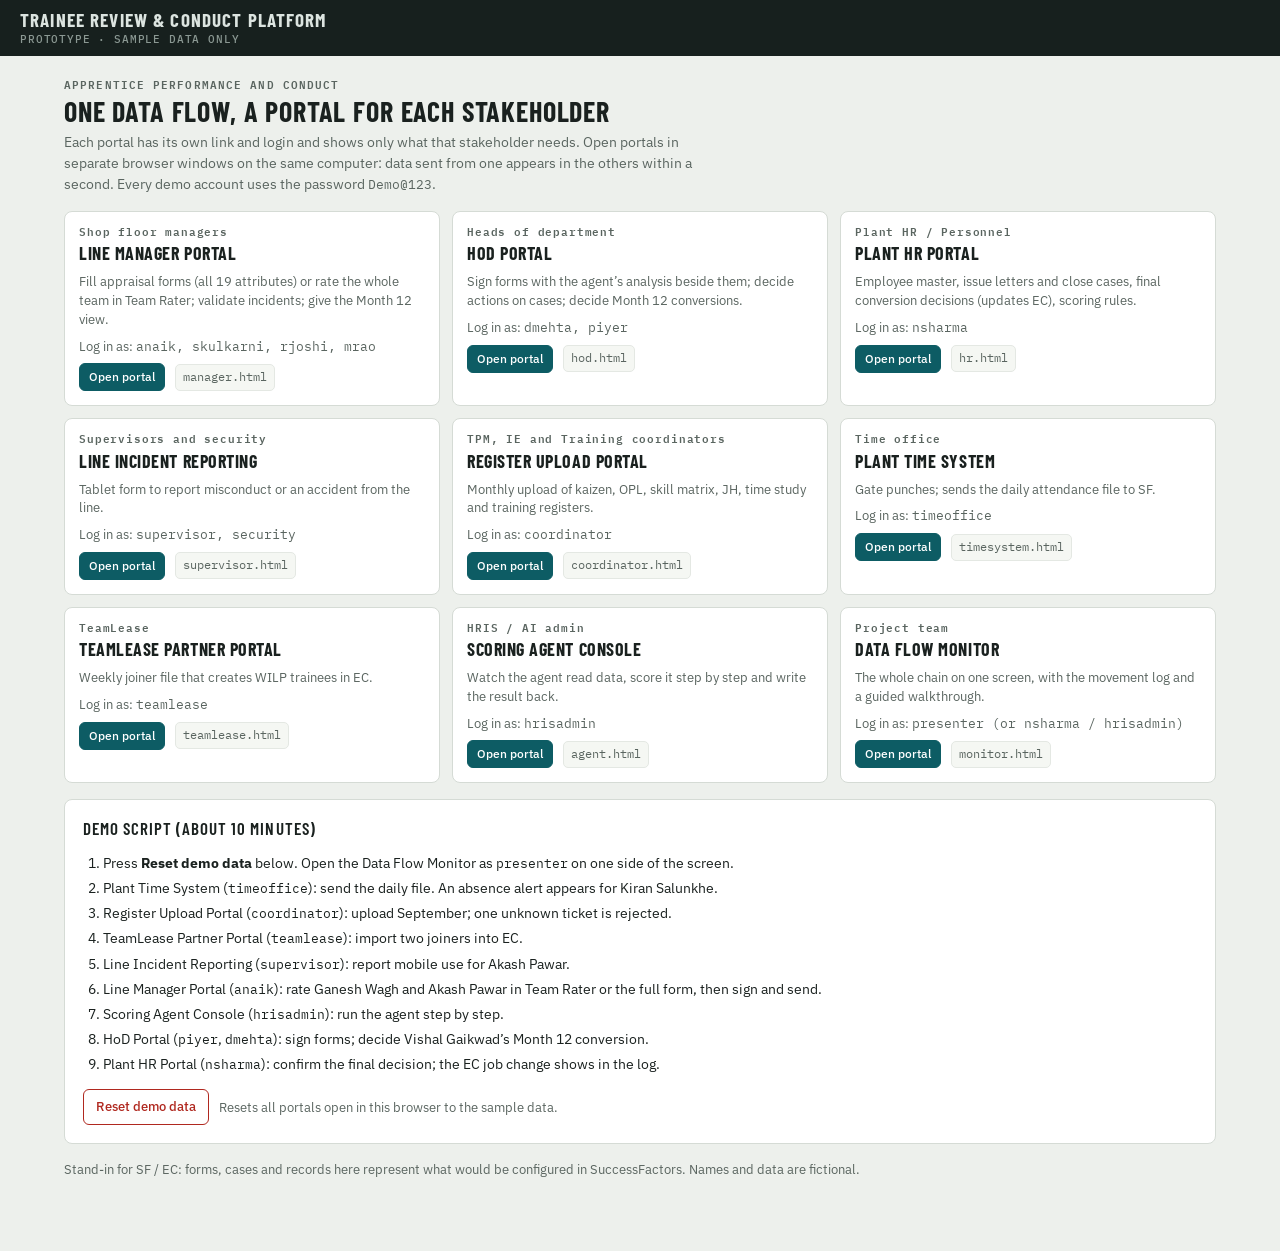
==== index.html @ 5ae1bbcb "Trainee review & conduct platform prototype: stakeholder portals Co-Authored-By: Claude Opus 5.5 <no" ====
<!doctype html>
<html lang="en"><head><meta charset="utf-8"><meta name="viewport" content="width=device-width,initial-scale=1,viewport-fit=cover">
<title>Trainee Review & Conduct Platform</title>
<link rel="preconnect" href="https://fonts.googleapis.com"><link rel="preconnect" href="https://fonts.gstatic.com" crossorigin>
<link rel="stylesheet" href="https://fonts.googleapis.com/css2?family=Barlow+Condensed:wght@500;600;700&family=IBM+Plex+Mono:wght@400;500&family=IBM+Plex+Sans:wght@400;500;600&display=swap">
<link rel="stylesheet" href="assets/core.css"></head>
<body><header class="top"><div class="brand">Trainee Review &amp; Conduct Platform<small>Prototype · sample data only</small></div></header>
<main class="wrap" style="max-width:1200px;margin-inline:auto">
 <div class="head"><div><div class="eyebrow">Apprentice performance and conduct</div><h1>One data flow, a portal for each stakeholder</h1>
 <p>Each portal has its own link and login and shows only what that stakeholder needs. Open portals in separate browser windows on the same computer: data sent from one appears in the others within a second. Every demo account uses the password <span class="mono">Demo@123</span>.</p></div></div>
 <div class="launch"><div class="lcard"><span class="tg">Shop floor managers</span><b>Line Manager Portal</b><span class="sub">Fill appraisal forms (all 19 attributes) or rate the whole team in Team Rater; validate incidents; give the Month 12 view.</span><span class="sub">Log in as: <span class="mono">anaik, skulkarni, rjoshi, mrao</span></span><div class="row"><a class="btn pri sm" href="manager.html" target="_blank" rel="noopener">Open portal</a><span class="lnk">manager.html</span></div></div><div class="lcard"><span class="tg">Heads of department</span><b>HoD Portal</b><span class="sub">Sign forms with the agent’s analysis beside them; decide actions on cases; decide Month 12 conversions.</span><span class="sub">Log in as: <span class="mono">dmehta, piyer</span></span><div class="row"><a class="btn pri sm" href="hod.html" target="_blank" rel="noopener">Open portal</a><span class="lnk">hod.html</span></div></div><div class="lcard"><span class="tg">Plant HR / Personnel</span><b>Plant HR Portal</b><span class="sub">Employee master, issue letters and close cases, final conversion decisions (updates EC), scoring rules.</span><span class="sub">Log in as: <span class="mono">nsharma</span></span><div class="row"><a class="btn pri sm" href="hr.html" target="_blank" rel="noopener">Open portal</a><span class="lnk">hr.html</span></div></div><div class="lcard"><span class="tg">Supervisors and security</span><b>Line Incident Reporting</b><span class="sub">Tablet form to report misconduct or an accident from the line.</span><span class="sub">Log in as: <span class="mono">supervisor, security</span></span><div class="row"><a class="btn pri sm" href="supervisor.html" target="_blank" rel="noopener">Open portal</a><span class="lnk">supervisor.html</span></div></div><div class="lcard"><span class="tg">TPM, IE and Training coordinators</span><b>Register Upload Portal</b><span class="sub">Monthly upload of kaizen, OPL, skill matrix, JH, time study and training registers.</span><span class="sub">Log in as: <span class="mono">coordinator</span></span><div class="row"><a class="btn pri sm" href="coordinator.html" target="_blank" rel="noopener">Open portal</a><span class="lnk">coordinator.html</span></div></div><div class="lcard"><span class="tg">Time office</span><b>Plant Time System</b><span class="sub">Gate punches; sends the daily attendance file to SF.</span><span class="sub">Log in as: <span class="mono">timeoffice</span></span><div class="row"><a class="btn pri sm" href="timesystem.html" target="_blank" rel="noopener">Open portal</a><span class="lnk">timesystem.html</span></div></div><div class="lcard"><span class="tg">TeamLease</span><b>TeamLease Partner Portal</b><span class="sub">Weekly joiner file that creates WILP trainees in EC.</span><span class="sub">Log in as: <span class="mono">teamlease</span></span><div class="row"><a class="btn pri sm" href="teamlease.html" target="_blank" rel="noopener">Open portal</a><span class="lnk">teamlease.html</span></div></div><div class="lcard"><span class="tg">HRIS / AI admin</span><b>Scoring Agent Console</b><span class="sub">Watch the agent read data, score it step by step and write the result back.</span><span class="sub">Log in as: <span class="mono">hrisadmin</span></span><div class="row"><a class="btn pri sm" href="agent.html" target="_blank" rel="noopener">Open portal</a><span class="lnk">agent.html</span></div></div><div class="lcard"><span class="tg">Project team</span><b>Data Flow Monitor</b><span class="sub">The whole chain on one screen, with the movement log and a guided walkthrough.</span><span class="sub">Log in as: <span class="mono">presenter (or nsharma / hrisadmin)</span></span><div class="row"><a class="btn pri sm" href="monitor.html" target="_blank" rel="noopener">Open portal</a><span class="lnk">monitor.html</span></div></div></div>
 <section class="card" style="margin-top:16px"><h2>Demo script (about 10 minutes)</h2>
 <ol style="margin:0;padding-left:20px;line-height:1.8">
  <li>Press <b>Reset demo data</b> below. Open the Data Flow Monitor as <span class="mono">presenter</span> on one side of the screen.</li>
  <li>Plant Time System (<span class="mono">timeoffice</span>): send the daily file. An absence alert appears for Kiran Salunkhe.</li>
  <li>Register Upload Portal (<span class="mono">coordinator</span>): upload September; one unknown ticket is rejected.</li>
  <li>TeamLease Partner Portal (<span class="mono">teamlease</span>): import two joiners into EC.</li>
  <li>Line Incident Reporting (<span class="mono">supervisor</span>): report mobile use for Akash Pawar.</li>
  <li>Line Manager Portal (<span class="mono">anaik</span>): rate Ganesh Wagh and Akash Pawar in Team Rater or the full form, then sign and send.</li>
  <li>Scoring Agent Console (<span class="mono">hrisadmin</span>): run the agent step by step.</li>
  <li>HoD Portal (<span class="mono">piyer</span>, <span class="mono">dmehta</span>): sign forms; decide Vishal Gaikwad’s Month 12 conversion.</li>
  <li>Plant HR Portal (<span class="mono">nsharma</span>): confirm the final decision; the EC job change shows in the log.</li>
 </ol>
 <div class="row" style="margin-top:12px"><button class="btn danger" id="reset" type="button">Reset demo data</button><span class="sub" id="reset-msg">Resets all portals open in this browser to the sample data.</span></div></section>
 <p class="sub" style="margin-top:16px">Stand-in for SF / EC: forms, cases and records here represent what would be configured in SuccessFactors. Names and data are fictional.</p>
</main><div id="toast-root"></div><div id="top" hidden></div><div id="app" hidden></div><div id="drawer-root" hidden></div>
<script src="assets/core.js"></script>
<script>
function curSim(){ return 'index'; }
function renderTop(){} function render(){}
initStore();
document.getElementById('reset').addEventListener('click', ()=>{ S = seed(); initAssess(true); seedLog(); persist(); document.getElementById('reset-msg').textContent = 'Demo data reset. Open portals refresh automatically.'; });
</script></body></html>
---- assets/core.css ----
*,*::before,*::after{box-sizing:border-box}
body{margin:0}
img{max-width:100%}
[hidden]{display:none!important}
a.btn{text-decoration:none;color:inherit}
a.btn.pri{color:var(--accent-ink)}

/* Layout: one top bar switching between four "systems" (Flow map, Capture points, SF/EC stand-in, Agent).
   Each system has its own sub-navigation so it reads as a separate tool. Plant-signage type, steel neutrals, deep-teal accent.
   The SF/EC stand-in uses a cooler blue-grey chrome so it is visibly a different system. */
:root{
  --bg:#EDF0EC; --surface:#FFFFFF; --surface-2:#F5F7F3; --ink:#1A211F; --muted:#5A6560; --line:#D5DBD5; --line-2:#E4E8E3;
  --accent:#0D5C64; --accent-ink:#FFFFFF; --accent-soft:#DCEAE8;
  --good:#2C7A4B; --good-soft:#DDEFE3; --warn:#A86200; --warn-soft:#FAEACC; --bad:#B0281F; --bad-soft:#F6DDD9; --info:#2D5A86; --info-soft:#DDE7F2;
  --top:#17201E; --top-ink:#DCE4E0; --top-muted:#8B9893; --top-active:#2A3734;
  --sf:#22364A; --sf-ink:#E3EBF3; --sf-muted:#9DB0C2; --sf-active:#2F4860; --sf-bg:#EEF2F6;
  --f-display:'Barlow Condensed','Arial Narrow',Arial,sans-serif;
  --f-body:'IBM Plex Sans',system-ui,-apple-system,'Segoe UI',sans-serif;
  --f-mono:'IBM Plex Mono',ui-monospace,Menlo,Consolas,monospace;
  --r:8px;
}
@media (prefers-color-scheme: dark){:root:not([data-theme="light"]){
  --bg:#111614; --surface:#19201E; --surface-2:#1F2724; --ink:#E4EAE6; --muted:#98A49E; --line:#2D3733; --line-2:#252E2B;
  --accent:#55B5BA; --accent-ink:#06201F; --accent-soft:#163A3B;
  --good:#6BC48E; --good-soft:#183424; --warn:#E3A94B; --warn-soft:#3A2B11; --bad:#F08A7F; --bad-soft:#3E1C18; --info:#8DB5DE; --info-soft:#1A2B3C;
  --top:#0C110F; --top-ink:#DCE4E0; --top-muted:#7F8C87; --top-active:#22302C;
  --sf:#13202C; --sf-ink:#DCE6EF; --sf-muted:#8DA1B4; --sf-active:#203448; --sf-bg:#121A21; color-scheme:dark}}
:root[data-theme="dark"]{
  --bg:#111614; --surface:#19201E; --surface-2:#1F2724; --ink:#E4EAE6; --muted:#98A49E; --line:#2D3733; --line-2:#252E2B;
  --accent:#55B5BA; --accent-ink:#06201F; --accent-soft:#163A3B;
  --good:#6BC48E; --good-soft:#183424; --warn:#E3A94B; --warn-soft:#3A2B11; --bad:#F08A7F; --bad-soft:#3E1C18; --info:#8DB5DE; --info-soft:#1A2B3C;
  --top:#0C110F; --top-ink:#DCE4E0; --top-muted:#7F8C87; --top-active:#22302C;
  --sf:#13202C; --sf-ink:#DCE6EF; --sf-muted:#8DA1B4; --sf-active:#203448; --sf-bg:#121A21; color-scheme:dark}
html,body{height:100%}
body{background:var(--bg);color:var(--ink);font:14px/1.5 var(--f-body)}
*{box-sizing:border-box}
button,input,select,textarea{font:inherit;color:inherit}
:focus-visible{outline:2px solid var(--accent);outline-offset:2px}
/* top bar */
.top{background:var(--top);color:var(--top-ink);display:flex;align-items:center;gap:18px;padding-block:10px;padding-inline:20px;flex-wrap:wrap;position:sticky;top:env(safe-area-inset-top,0px);z-index:10}
.top .brand{font:700 19px/1 var(--f-display);letter-spacing:.06em;text-transform:uppercase}
.top .brand small{display:block;font:500 10.5px/1.2 var(--f-mono);letter-spacing:.08em;color:var(--top-muted);margin-top:4px}
.systabs{display:flex;gap:4px;flex-wrap:wrap}
.systabs button{all:unset;cursor:pointer;padding:8px 12px;border-radius:6px;font-size:13.5px;color:var(--top-ink);display:flex;gap:8px;align-items:center}
.systabs button:hover{background:var(--top-active)}
.systabs button[aria-current="page"]{background:var(--top-active);box-shadow:inset 0 -3px 0 var(--accent)}
.systabs button:focus-visible{outline:2px solid var(--accent)}
.systabs .k{font:600 10px/1 var(--f-mono);letter-spacing:.06em;color:var(--top-muted);border:1px solid #3b4945;border-radius:4px;padding:3px 5px}
.top .spacer{flex:1}
.top .clock{font:500 12px/1 var(--f-mono);color:var(--top-muted)}
.top .linkbtn{all:unset;cursor:pointer;font-size:12px;color:var(--top-muted);text-decoration:underline}
.simsel{background:var(--top-active);border:1px solid #3b4945;border-radius:6px;padding:6px 8px;color:var(--top-ink)}
.lastmove{font:500 11.5px/1.35 var(--f-mono);color:var(--top-muted);max-width:46ch;overflow:hidden;text-overflow:ellipsis;white-space:nowrap}
.lastmove b{color:var(--top-ink);font-weight:500}
.sync{font:600 10.5px/1 var(--f-mono);letter-spacing:.06em;padding:5px 8px;border-radius:999px;white-space:nowrap}
.sync.db{background:#1f4d37;color:#bfecd2} .sync.local{background:#4d3a12;color:#f3d79b} .sync.wait{background:#2f3c38;color:#c9d3cf}
.launch{display:grid;grid-template-columns:repeat(3,minmax(0,1fr));gap:12px}
.lcard{border:1px solid var(--line);border-radius:8px;padding:14px;background:var(--surface);display:flex;flex-direction:column;gap:8px}
.lcard .tg{font:600 10.5px/1 var(--f-mono);letter-spacing:.08em;color:var(--muted)}
.lcard b{font:700 18px/1.1 var(--f-display);letter-spacing:.03em;text-transform:uppercase}
.lcard .lnk{font:11.5px/1.3 var(--f-mono);color:var(--muted);word-break:break-all;background:var(--surface-2);border:1px solid var(--line-2);border-radius:5px;padding:5px 7px}
@media (max-width:1000px){.launch{grid-template-columns:repeat(2,minmax(0,1fr))}.lastmove{display:none}}
@media (max-width:620px){.launch{grid-template-columns:minmax(0,1fr)}}
.cnt{font:500 11px/1 var(--f-mono);background:#8f2a22;color:#fff;padding:3px 6px;border-radius:10px}
/* page shells */
.wrap{padding-block:22px 60px;padding-inline:24px;min-width:0}
.subnav{display:flex;gap:4px;border-bottom:1px solid var(--line);margin-bottom:18px;flex-wrap:wrap}
.subnav button{all:unset;cursor:pointer;padding:9px 12px;font-size:13.5px;color:var(--muted);border-bottom:2px solid transparent;margin-bottom:-1px;display:flex;gap:6px;align-items:center}
.subnav button[aria-current="page"]{color:var(--ink);border-bottom-color:var(--accent);font-weight:600}
.subnav button:focus-visible{outline:2px solid var(--accent)}
.head{display:flex;align-items:flex-end;justify-content:space-between;gap:16px;flex-wrap:wrap;margin-bottom:16px}
.head h1{margin:0;font:700 28px/1.05 var(--f-display);letter-spacing:.03em;text-transform:uppercase;text-wrap:balance}
.head p{margin:6px 0 0;color:var(--muted);max-width:80ch}
.eyebrow{font:600 11px/1 var(--f-mono);letter-spacing:.1em;text-transform:uppercase;color:var(--muted);margin-bottom:8px}
/* SF chrome */
.sf{display:grid;grid-template-columns:220px minmax(0,1fr);min-height:calc(100vh - 56px);background:var(--sf-bg)}
.sfnav{background:var(--sf);color:var(--sf-ink);padding-block:16px;padding-inline:12px;display:flex;flex-direction:column;gap:14px}
.sfnav .tag{font:600 10.5px/1.3 var(--f-mono);letter-spacing:.08em;text-transform:uppercase;color:var(--sf-muted);padding-inline:8px}
.sfnav .tag b{display:block;color:var(--sf-ink);font:700 17px/1.1 var(--f-display);letter-spacing:.05em;margin-bottom:4px}
.sfnav nav{display:flex;flex-direction:column;gap:2px}
.sfnav nav button{all:unset;cursor:pointer;padding:8px 10px;border-radius:6px;font-size:13.5px;display:flex;justify-content:space-between;gap:8px;align-items:center}
.sfnav nav button:hover{background:var(--sf-active)}
.sfnav nav button[aria-current="page"]{background:var(--sf-active);box-shadow:inset 3px 0 0 var(--accent)}
.sfnav nav button:focus-visible{outline:2px solid var(--accent)}
.sfnav label{font-size:11px;color:var(--sf-muted);letter-spacing:.06em;text-transform:uppercase;padding-inline:8px}
.sfnav select{margin-inline:8px;background:var(--sf-active);border:1px solid #415a72;border-radius:6px;padding:7px 8px;color:var(--sf-ink)}
.sfbody{padding-block:22px 60px;padding-inline:24px;min-width:0}
.sfbody .card{border-color:#D3DCE5}
/* generic */
.row{display:flex;gap:10px;flex-wrap:wrap;align-items:center}
.grid{display:grid;gap:16px}
.g2{grid-template-columns:minmax(0,1.55fr) minmax(0,1fr)}
.g2e{grid-template-columns:repeat(2,minmax(0,1fr))}
.g3{grid-template-columns:repeat(3,minmax(0,1fr))}
.card{background:var(--surface);border:1px solid var(--line);border-radius:var(--r);padding:18px;min-width:0}
.card h2{margin:0 0 12px;font:600 17px/1.2 var(--f-display);letter-spacing:.06em;text-transform:uppercase}
.card h3{margin:16px 0 8px;font-size:13px;font-weight:600}
.sub{color:var(--muted);font-size:12.5px}
.btn{display:inline-flex;align-items:center;gap:6px;border:1px solid var(--line);background:var(--surface);border-radius:6px;padding:7px 12px;cursor:pointer;font-weight:500;font-size:13px;white-space:nowrap}
.btn:hover{border-color:var(--accent)}
.btn.pri{background:var(--accent);border-color:var(--accent);color:var(--accent-ink)}
.btn.danger{color:var(--bad);border-color:var(--bad)}
.btn.sm{padding:4px 9px;font-size:12px}
.btn[disabled]{opacity:.45;cursor:not-allowed}
.chip{display:inline-flex;align-items:center;gap:5px;font-size:11.5px;font-weight:600;padding:3px 8px;border-radius:999px;background:var(--surface-2);color:var(--muted);border:1px solid var(--line-2);letter-spacing:.01em}
.chip.good{background:var(--good-soft);color:var(--good);border-color:transparent}
.chip.warn{background:var(--warn-soft);color:var(--warn);border-color:transparent}
.chip.bad{background:var(--bad-soft);color:var(--bad);border-color:transparent}
.chip.info{background:var(--info-soft);color:var(--info);border-color:transparent}
.chip.acc{background:var(--accent-soft);color:var(--accent);border-color:transparent}
.band{font:700 13px/1 var(--f-display);width:24px;height:24px;display:inline-grid;place-items:center;border-radius:5px}
.band.A{background:var(--good-soft);color:var(--good)} .band.B{background:var(--warn-soft);color:var(--warn)} .band.C{background:var(--bad-soft);color:var(--bad)} .band.X{background:var(--surface-2);color:var(--muted)}
.mono{font-family:var(--f-mono);font-size:12.5px}
.num{font-variant-numeric:tabular-nums}
.tw{overflow-x:auto;border:1px solid var(--line);border-radius:var(--r);background:var(--surface)}
table.t{width:100%;border-collapse:collapse;font-size:13px}
.t th{text-align:left;font-weight:600;font-size:11.5px;letter-spacing:.06em;text-transform:uppercase;color:var(--muted);padding:9px 11px;border-bottom:1px solid var(--line);background:var(--surface-2);white-space:nowrap}
.t td{padding:9px 11px;border-bottom:1px solid var(--line-2);vertical-align:top}
.t tr:last-child td{border-bottom:0}
.t tr.click{cursor:pointer}
.t tr.click:hover td{background:var(--surface-2)}
.t td.r,.t th.r{text-align:right}
.t td.mono{white-space:nowrap}
.t .chip{white-space:normal}
.name{font-weight:600}
.empty{padding:18px;text-align:center;color:var(--muted)}
.note{font-size:12.5px;color:var(--muted);background:var(--surface-2);border:1px solid var(--line-2);border-radius:6px;padding:9px 12px}
.err{color:var(--bad);font-size:12.5px}
.ok{color:var(--good);font-size:12.5px}
.kv{display:grid;grid-template-columns:auto minmax(0,1fr);gap:6px 14px;font-size:13px}
.kv dt{color:var(--muted)} .kv dd{margin:0;min-width:0}
.big{font:600 40px/1 var(--f-display);font-variant-numeric:tabular-nums}
.bar{height:8px;background:var(--line-2);border-radius:4px;overflow:hidden;display:flex}
.bar i{display:block;height:100%;background:var(--accent)}
.bucket{display:grid;grid-template-columns:140px 40px minmax(0,1fr) 46px;gap:10px;align-items:center;font-size:12.5px;margin-bottom:7px}
.flag{display:flex;gap:8px;font-size:12.5px;padding:7px 10px;border-radius:6px;background:var(--warn-soft);margin-bottom:6px}
.flag.bad{background:var(--bad-soft)} .flag.info{background:var(--info-soft)}
.flag b{white-space:nowrap}
mark{border-radius:3px;padding:0 2px;color:inherit}
mark.p{background:var(--good-soft)} mark.n{background:var(--warn-soft)} mark.r{background:var(--bad-soft)}
.quote{background:var(--surface-2);border:1px solid var(--line-2);border-radius:6px;padding:9px 12px;font-size:13px;margin-top:6px}
.strip{display:flex;gap:2px;flex-wrap:wrap}
.strip i{width:9px;height:16px;border-radius:2px;display:block}
.d-P{background:var(--good)} .d-L{background:var(--warn)} .d-A{background:var(--bad)} .d-W{background:var(--line)} .d-Q{background:repeating-linear-gradient(45deg,var(--line),var(--line) 2px,transparent 2px,transparent 4px);outline:1px dashed var(--muted)}
.legend{display:flex;gap:12px;font-size:11.5px;color:var(--muted);margin-top:6px;flex-wrap:wrap}
.sw{display:inline-block;width:10px;height:10px;border-radius:2px;margin-right:4px;vertical-align:-1px}
.fld{display:flex;flex-direction:column;gap:5px;font-size:13px;min-width:0}
.fld label{font-weight:600;font-size:12.5px}
.fld input,.fld select,.fld textarea{background:var(--surface);border:1px solid var(--line);border-radius:6px;padding:7px 10px}
.fld textarea{min-height:70px;resize:vertical}
.fgrid{display:grid;grid-template-columns:repeat(2,minmax(0,1fr));gap:12px}
.fgrid .full{grid-column:1/-1}
/* flow map */
.flow{display:grid;grid-template-columns:minmax(0,1fr) 34px minmax(0,1.1fr) 34px minmax(0,.9fr) 34px minmax(0,.9fr);align-items:stretch;gap:0}
.col{display:flex;flex-direction:column;gap:10px;min-width:0}
.col h3{margin:0 0 2px;font:600 13px/1 var(--f-display);letter-spacing:.12em;text-transform:uppercase;color:var(--muted)}
.arrowcol{display:flex;align-items:center;justify-content:center;color:var(--muted);font:700 22px/1 var(--f-display)}
.node{background:var(--surface);border:1px solid var(--line);border-radius:8px;padding:10px 12px;cursor:pointer;text-align:left;width:100%;display:block;transition:box-shadow .3s,border-color .3s}
.node:hover{border-color:var(--accent)}
.node b{display:block;font-size:13px}
.node span{display:block;font-size:12px;color:var(--muted)}
.node .feed{font:500 11px/1.3 var(--f-mono);color:var(--accent);margin-top:4px}
.node.hot{border-color:var(--accent);box-shadow:0 0 0 3px var(--accent-soft)}
.node.sfn{background:var(--sf-bg);border-color:#C9D5E1}
.sfbox{background:var(--sf);color:var(--sf-ink);border-radius:10px;padding:12px;display:flex;flex-direction:column;gap:8px}
.sfbox h3{color:var(--sf-muted)}
.sfbox .node{background:var(--sf-active);border-color:#3c5670;color:var(--sf-ink)}
.sfbox .node span{color:var(--sf-muted)}
.sfbox .node .feed{color:#9fd7da}
.tour{display:flex;flex-direction:column;gap:6px}
.tour .ts{display:grid;grid-template-columns:24px minmax(0,1fr) auto;gap:10px;align-items:center;padding:8px 10px;border:1px solid var(--line-2);border-radius:6px;background:var(--surface-2)}
.tour .ts.done{background:var(--good-soft);border-color:transparent}
.tour .ts .n{width:24px;height:24px;border-radius:50%;display:grid;place-items:center;font:600 12px/1 var(--f-display);border:2px solid var(--line);background:var(--surface)}
.tour .ts.done .n{background:var(--good);border-color:var(--good);color:#fff}
.tour .ts b{font-size:13px;display:block}
.tour .ts span{font-size:12px;color:var(--muted)}
.log .dir{font:600 10.5px/1 var(--f-mono);letter-spacing:.04em;padding:3px 6px;border-radius:4px;white-space:nowrap}
.dir.in{background:var(--info-soft);color:var(--info)} .dir.ag{background:var(--accent-soft);color:var(--accent)} .dir.out{background:var(--good-soft);color:var(--good)} .dir.sys{background:var(--surface-2);color:var(--muted)} .dir.wf{background:var(--warn-soft);color:var(--warn)}
/* capture devices */
.terminal{background:#0f1513;color:#cfe3d9;border-radius:10px;padding:16px;font:12.5px/1.6 var(--f-mono);border:1px solid #26312d}
.terminal .hd{display:flex;justify-content:space-between;color:#7fa396;margin-bottom:10px;flex-wrap:wrap;gap:8px}
.terminal table{width:100%;border-collapse:collapse}
.terminal td,.terminal th{padding:4px 8px;text-align:left;border-bottom:1px solid #1f2a26;white-space:nowrap}
.terminal th{color:#7fa396;font-weight:500}
.terminal .A{color:#ff9b8f} .terminal .L{color:#f1c36b} .terminal .P{color:#8fe0b0}
.tablet{max-width:520px;margin-inline:auto;background:#1d2422;border-radius:28px;padding:16px;box-shadow:0 10px 30px rgba(0,0,0,.18)}
.tablet .screen{background:var(--surface);border-radius:16px;padding:18px;display:flex;flex-direction:column;gap:12px}
.tablet .bar2{display:flex;justify-content:space-between;font:500 11px/1 var(--f-mono);color:var(--muted)}
.sheet input{width:100%;min-width:56px;border:1px solid transparent;background:transparent;padding:4px 6px;border-radius:4px;font:12.5px var(--f-mono);text-align:right}
.sheet input:focus{border-color:var(--accent);background:var(--surface)}
.sheet td{padding:4px 6px}
.sheet tr.bad td{background:var(--bad-soft)}
.sheet td.badc{outline:2px solid var(--bad);outline-offset:-2px}
.file{display:flex;gap:12px;align-items:center;padding:12px;border:1px dashed var(--line);border-radius:8px;background:var(--surface-2)}
.file .ic{font:700 12px/1 var(--f-mono);background:var(--accent-soft);color:var(--accent);padding:10px 8px;border-radius:6px}
/* pipeline */
.pipe{display:flex;flex-direction:column;gap:8px}
.ps{border:1px solid var(--line);border-radius:8px;background:var(--surface);overflow:hidden}
.ps .ph{display:grid;grid-template-columns:30px minmax(0,1fr) auto;gap:10px;align-items:center;padding:10px 12px}
.ps .n{width:28px;height:28px;border-radius:50%;display:grid;place-items:center;font:600 13px/1 var(--f-display);border:2px solid var(--line);color:var(--muted)}
.ps.done .n{background:var(--good);border-color:var(--good);color:#fff}
.ps.cur{border-color:var(--accent);box-shadow:0 0 0 3px var(--accent-soft)}
.ps.cur .n{border-color:var(--accent);color:var(--accent)}
.ps .pb{padding:0 12px 12px 52px;font-size:12.5px}
.ps .ph b{font-size:13.5px}
.ps .ph .sub{display:block}
pre.json{margin:0;max-height:260px;overflow:auto;background:var(--surface-2);border:1px solid var(--line-2);border-radius:6px;padding:10px;font:11.5px/1.5 var(--f-mono);white-space:pre}
/* team rater */
.rater td{vertical-align:middle}
.tri{display:inline-flex;border:1px solid var(--line);border-radius:5px;overflow:hidden}
.tri button{all:unset;cursor:pointer;width:22px;height:24px;display:grid;place-items:center;font:600 12px/1 var(--f-display);border-right:1px solid var(--line);background:var(--surface)}
.tri button:last-child{border-right:0}
.tri button[aria-pressed="true"]{background:var(--accent);color:var(--accent-ink)}
.tri button:focus-visible{outline:2px solid var(--accent);outline-offset:-2px}
.na{color:var(--muted);font-size:11px}
.seg{display:grid;grid-template-columns:repeat(3,minmax(0,1fr));gap:6px}
.seg button{all:unset;cursor:pointer;border:1px solid var(--line);border-radius:6px;padding:7px 9px;font-size:12px;line-height:1.35;background:var(--surface);display:flex;gap:8px}
.seg button b{font:700 15px/1 var(--f-display)}
.seg button[aria-pressed="true"]{background:var(--accent);border-color:var(--accent);color:var(--accent-ink)}
.seg button:focus-visible{outline:2px solid var(--accent)}
.af td{vertical-align:middle}
.af .bh td{background:var(--surface-2);font:600 12px/1.2 var(--f-display);letter-spacing:.1em;text-transform:uppercase;color:var(--muted);padding-block:8px}
.af .st td{background:var(--surface-2);font-size:12px;color:var(--muted)}
.af .an{font-weight:600;font-size:13px}
.af .aw{font-size:11.5px;color:var(--muted)}
.af td.o{width:23%;padding:6px}
.opt{all:unset;box-sizing:border-box;display:block;width:100%;min-height:52px;padding:7px 9px;border:1px solid var(--line);border-radius:6px;font-size:12px;line-height:1.35;background:var(--surface)}
button.opt{cursor:pointer}
button.opt:hover{border-color:var(--accent)}
button.opt:focus-visible{outline:2px solid var(--accent)}
.opt[aria-pressed="true"]{background:var(--accent);border-color:var(--accent);color:var(--accent-ink)}
.opt.lock{background:var(--surface-2);color:var(--muted);border-style:dashed}
.opt.lock.sel{background:var(--accent-soft);color:var(--ink);border:1px solid var(--accent)}
.af tr.rec td:first-child{box-shadow:inset 3px 0 0 var(--info)}
.af tr.mg td:first-child{box-shadow:inset 3px 0 0 var(--accent)}
.af .pts{font:600 18px/1 var(--f-display);text-align:center;width:52px}
.src{display:inline-block;margin-top:3px;font:500 10.5px/1.3 var(--f-mono);color:var(--info)}
.mdays{display:grid;grid-template-columns:repeat(6,minmax(0,1fr));gap:8px}
.mdays div{background:var(--surface-2);border:1px solid var(--line-2);border-radius:6px;padding:8px 10px}
.mdays b{display:block;font:600 20px/1.1 var(--f-display);font-variant-numeric:tabular-nums}
.mdays span{font-size:11.5px;color:var(--muted)}
.sign{display:grid;grid-template-columns:repeat(3,minmax(0,1fr));gap:10px}
.sign div{border:1px solid var(--line);border-radius:6px;padding:10px;min-height:76px}
.sign h4{margin:0 0 6px;font-size:11.5px;letter-spacing:.08em;text-transform:uppercase;color:var(--muted)}
.rate{display:grid;grid-template-columns:minmax(0,210px) minmax(0,1fr);gap:14px;padding:11px 0;border-bottom:1px solid var(--line-2)}
.rate:last-child{border-bottom:0}
.rate .an{font-weight:600;font-size:13.5px}
.rate .aw{font-size:12px;color:var(--muted)}
.tag{font-size:11px;font-weight:600;color:var(--warn)}
.route{display:flex;gap:6px;align-items:center;flex-wrap:wrap;font-size:12px}
.route span{padding:4px 9px;border-radius:999px;background:var(--surface-2);border:1px solid var(--line-2)}
.route span.on{background:var(--accent);color:var(--accent-ink);border-color:var(--accent)}
.route span.done{background:var(--good-soft);color:var(--good);border-color:transparent}
.steps .step{display:grid;grid-template-columns:28px minmax(0,1fr);gap:12px;padding-bottom:14px;position:relative}
.steps .step:not(:last-child)::before{content:"";position:absolute;left:13px;top:28px;bottom:0;width:2px;background:var(--line)}
.steps .dot{width:28px;height:28px;border-radius:50%;display:grid;place-items:center;font:600 13px/1 var(--f-display);border:2px solid var(--line);background:var(--surface);color:var(--muted);position:relative;z-index:1}
.steps .done .dot{background:var(--good);border-color:var(--good);color:#fff}
.steps .cur .dot{border-color:var(--accent);color:var(--accent)}
.steps h4{margin:3px 0 2px;font-size:13.5px}
.steps .meta{font-size:12px;color:var(--muted)}
.letter{white-space:pre-wrap;font:12px/1.55 var(--f-mono);background:var(--surface-2);border:1px dashed var(--line);border-radius:6px;padding:12px}
.todo{display:flex;flex-direction:column;gap:8px}
.todo .it{display:flex;justify-content:space-between;gap:12px;align-items:center;padding:10px 12px;border:1px solid var(--line-2);border-left:4px solid var(--info);border-radius:6px;background:var(--surface-2);cursor:pointer}
.todo .it.bad{border-left-color:var(--bad)} .todo .it.warn{border-left-color:var(--warn)} .todo .it.good{border-left-color:var(--good)}
.todo .it:hover{border-color:var(--accent)}
.todo .it b{display:block;font-size:13px} .todo .it span{font-size:12px;color:var(--muted)}
.decision{display:grid;grid-template-columns:repeat(4,minmax(0,1fr));gap:10px}
.dstep{border:1px solid var(--line);border-radius:6px;padding:11px;background:var(--surface-2);display:flex;flex-direction:column;gap:7px;min-width:0}
.dstep.done{border-color:var(--good)}
.dstep h4{margin:0;font-size:11.5px;letter-spacing:.08em;text-transform:uppercase;color:var(--muted)}
.drawer-bg{position:fixed;inset:0;background:rgba(10,16,14,.42);z-index:20}
.drawer{position:fixed;top:0;right:0;bottom:0;width:min(560px,100%);background:var(--bg);z-index:21;display:flex;flex-direction:column}
.drawer .dh{display:flex;justify-content:space-between;align-items:center;padding:14px 18px;border-bottom:1px solid var(--line);background:var(--surface)}
.drawer .dh h2{margin:0;font:700 19px/1 var(--f-display);letter-spacing:.04em;text-transform:uppercase}
.drawer .db{padding:16px 18px;overflow:auto;flex:1;display:flex;flex-direction:column;gap:12px}
.drawer .df{padding:12px 18px;border-top:1px solid var(--line);background:var(--surface);display:flex;gap:10px;justify-content:flex-end}
.toast{position:fixed;bottom:20px;left:50%;transform:translateX(-50%);background:var(--ink);color:var(--bg);padding:10px 16px;border-radius:6px;font-size:13px;z-index:40;max-width:calc(100% - 32px)}
details summary{cursor:pointer;font-weight:600;font-size:13px;margin-top:10px}
@media (max-width:1200px){.flow{grid-template-columns:minmax(0,1fr) 28px minmax(0,1fr)}.flow .a2,.flow .a3{display:none}.flow .c3,.flow .c4{margin-top:12px}.decision{grid-template-columns:repeat(2,minmax(0,1fr))}}
@media (max-width:980px){.g2,.g2e,.g3{grid-template-columns:minmax(0,1fr)}.sf{grid-template-columns:minmax(0,1fr)}.sfnav nav{flex-direction:row;overflow-x:auto}.sfnav nav button{white-space:nowrap}}
@media (max-width:900px){.mdays{grid-template-columns:repeat(3,minmax(0,1fr))}.sign{grid-template-columns:minmax(0,1fr)}}
@media (max-width:700px){.flow{grid-template-columns:minmax(0,1fr)}.arrowcol{display:none}.wrap,.sfbody{padding-inline:16px}.top{padding-inline:16px}.fgrid,.decision{grid-template-columns:minmax(0,1fr)}.rate{grid-template-columns:minmax(0,1fr)}.seg{grid-template-columns:minmax(0,1fr)}}
@media (prefers-reduced-motion:reduce){*{transition:none!important;animation:none!important}}
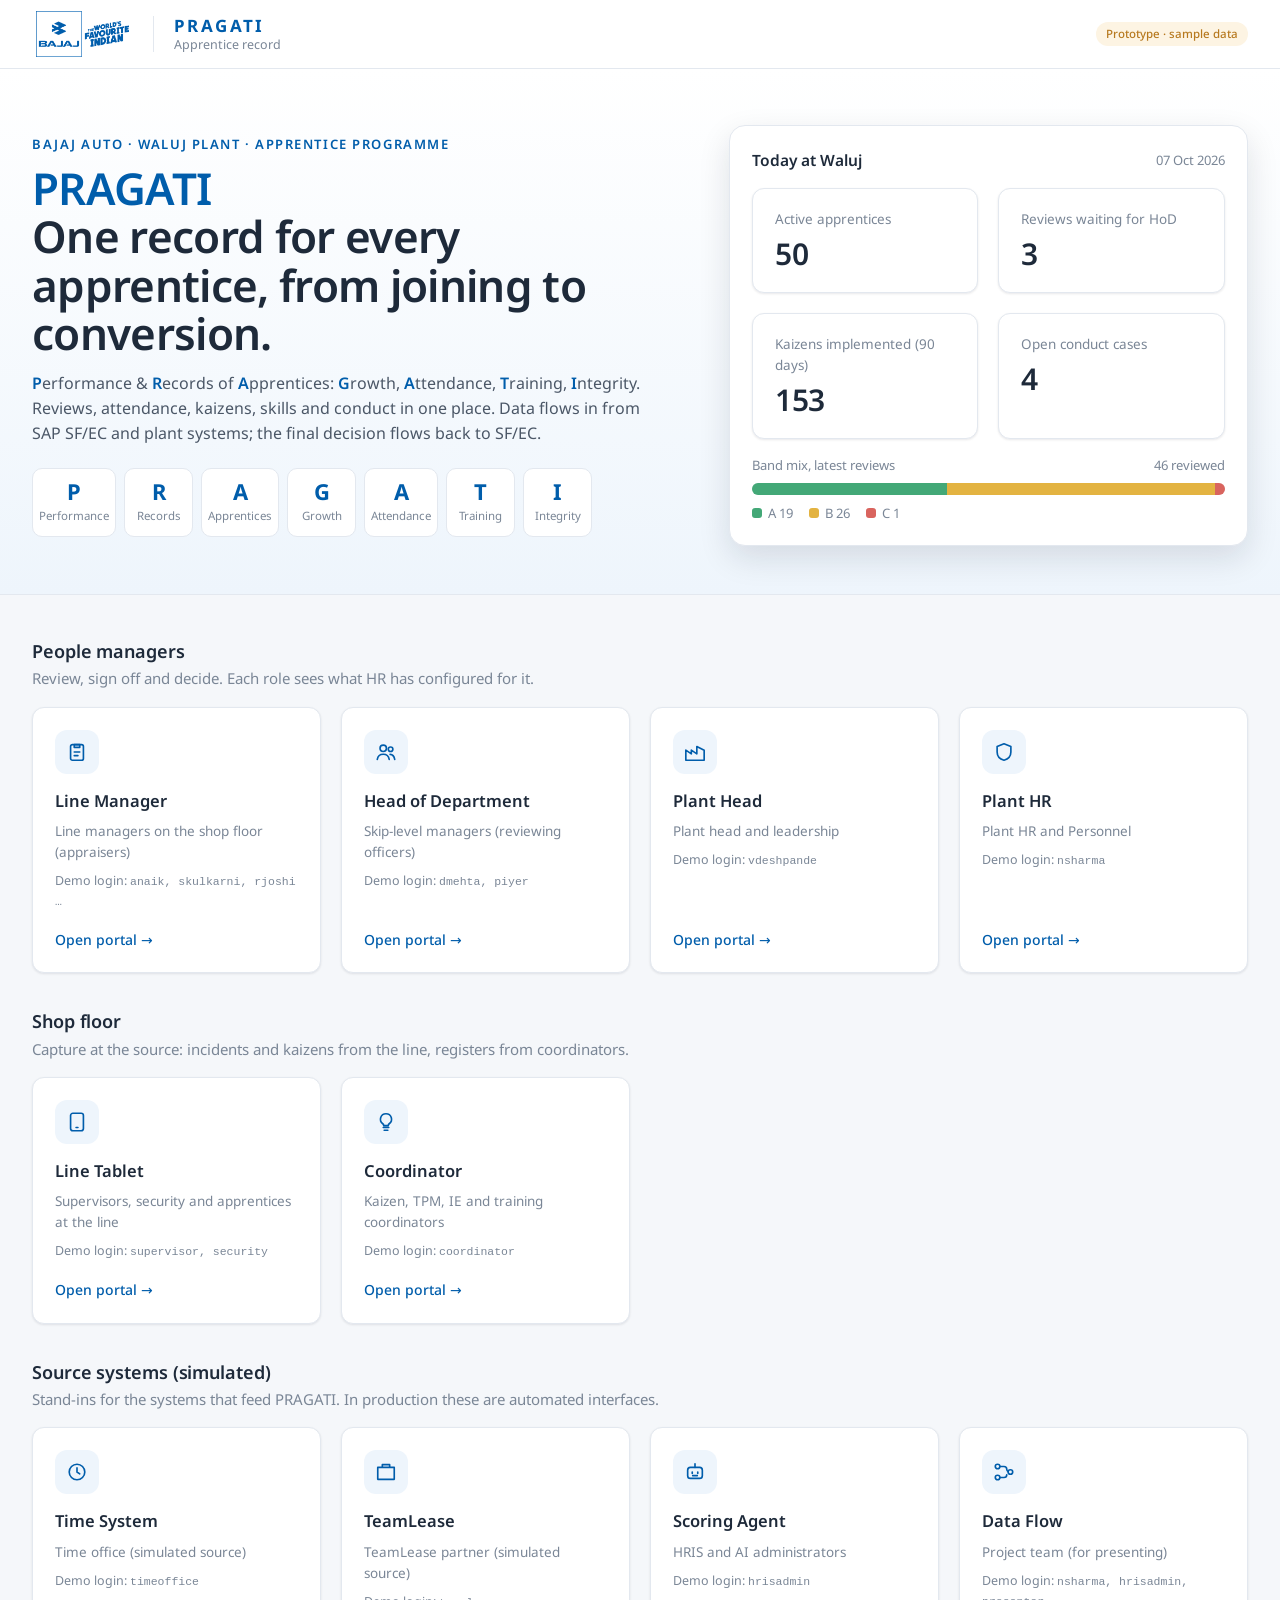
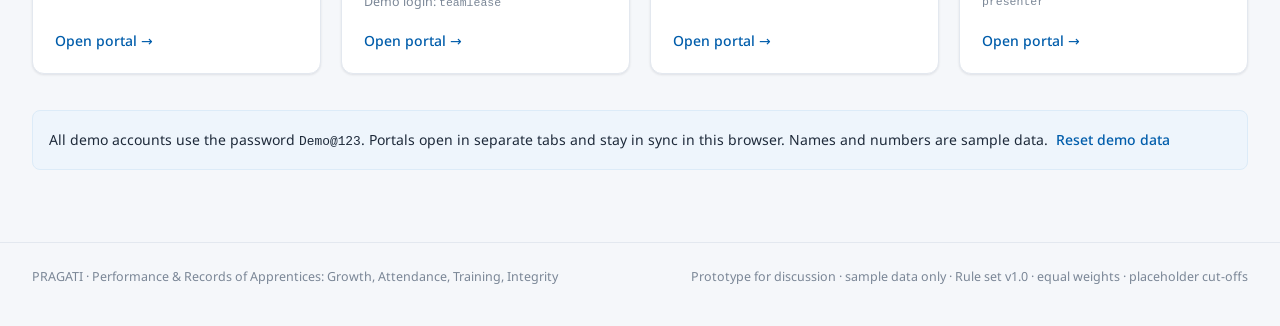
==== commit da9bd264: "PRAGATI: light Bajaj theme, 11 PQCDSM parameters on a Likert scale, HoD summary, plant head view, HR" ====
--- a/index.html
+++ b/index.html
@@ -1,33 +1,24 @@
 <!doctype html>
-<html lang="en"><head><meta charset="utf-8"><meta name="viewport" content="width=device-width,initial-scale=1,viewport-fit=cover">
-<title>Trainee Review & Conduct Platform</title>
-<link rel="preconnect" href="https://fonts.googleapis.com"><link rel="preconnect" href="https://fonts.gstatic.com" crossorigin>
-<link rel="stylesheet" href="https://fonts.googleapis.com/css2?family=Barlow+Condensed:wght@500;600;700&family=IBM+Plex+Mono:wght@400;500&family=IBM+Plex+Sans:wght@400;500;600&display=swap">
-<link rel="stylesheet" href="assets/core.css"></head>
-<body><header class="top"><div class="brand">Trainee Review &amp; Conduct Platform<small>Prototype · sample data only</small></div></header>
-<main class="wrap" style="max-width:1200px;margin-inline:auto">
- <div class="head"><div><div class="eyebrow">Apprentice performance and conduct</div><h1>One data flow, a portal for each stakeholder</h1>
- <p>Each portal has its own link and login and shows only what that stakeholder needs. Open portals in separate browser windows on the same computer: data sent from one appears in the others within a second. Every demo account uses the password <span class="mono">Demo@123</span>.</p></div></div>
- <div class="launch"><div class="lcard"><span class="tg">Shop floor managers</span><b>Line Manager Portal</b><span class="sub">Fill appraisal forms (all 19 attributes) or rate the whole team in Team Rater; validate incidents; give the Month 12 view.</span><span class="sub">Log in as: <span class="mono">anaik, skulkarni, rjoshi, mrao</span></span><div class="row"><a class="btn pri sm" href="manager.html" target="_blank" rel="noopener">Open portal</a><span class="lnk">manager.html</span></div></div><div class="lcard"><span class="tg">Heads of department</span><b>HoD Portal</b><span class="sub">Sign forms with the agent’s analysis beside them; decide actions on cases; decide Month 12 conversions.</span><span class="sub">Log in as: <span class="mono">dmehta, piyer</span></span><div class="row"><a class="btn pri sm" href="hod.html" target="_blank" rel="noopener">Open portal</a><span class="lnk">hod.html</span></div></div><div class="lcard"><span class="tg">Plant HR / Personnel</span><b>Plant HR Portal</b><span class="sub">Employee master, issue letters and close cases, final conversion decisions (updates EC), scoring rules.</span><span class="sub">Log in as: <span class="mono">nsharma</span></span><div class="row"><a class="btn pri sm" href="hr.html" target="_blank" rel="noopener">Open portal</a><span class="lnk">hr.html</span></div></div><div class="lcard"><span class="tg">Supervisors and security</span><b>Line Incident Reporting</b><span class="sub">Tablet form to report misconduct or an accident from the line.</span><span class="sub">Log in as: <span class="mono">supervisor, security</span></span><div class="row"><a class="btn pri sm" href="supervisor.html" target="_blank" rel="noopener">Open portal</a><span class="lnk">supervisor.html</span></div></div><div class="lcard"><span class="tg">TPM, IE and Training coordinators</span><b>Register Upload Portal</b><span class="sub">Monthly upload of kaizen, OPL, skill matrix, JH, time study and training registers.</span><span class="sub">Log in as: <span class="mono">coordinator</span></span><div class="row"><a class="btn pri sm" href="coordinator.html" target="_blank" rel="noopener">Open portal</a><span class="lnk">coordinator.html</span></div></div><div class="lcard"><span class="tg">Time office</span><b>Plant Time System</b><span class="sub">Gate punches; sends the daily attendance file to SF.</span><span class="sub">Log in as: <span class="mono">timeoffice</span></span><div class="row"><a class="btn pri sm" href="timesystem.html" target="_blank" rel="noopener">Open portal</a><span class="lnk">timesystem.html</span></div></div><div class="lcard"><span class="tg">TeamLease</span><b>TeamLease Partner Portal</b><span class="sub">Weekly joiner file that creates WILP trainees in EC.</span><span class="sub">Log in as: <span class="mono">teamlease</span></span><div class="row"><a class="btn pri sm" href="teamlease.html" target="_blank" rel="noopener">Open portal</a><span class="lnk">teamlease.html</span></div></div><div class="lcard"><span class="tg">HRIS / AI admin</span><b>Scoring Agent Console</b><span class="sub">Watch the agent read data, score it step by step and write the result back.</span><span class="sub">Log in as: <span class="mono">hrisadmin</span></span><div class="row"><a class="btn pri sm" href="agent.html" target="_blank" rel="noopener">Open portal</a><span class="lnk">agent.html</span></div></div><div class="lcard"><span class="tg">Project team</span><b>Data Flow Monitor</b><span class="sub">The whole chain on one screen, with the movement log and a guided walkthrough.</span><span class="sub">Log in as: <span class="mono">presenter (or nsharma / hrisadmin)</span></span><div class="row"><a class="btn pri sm" href="monitor.html" target="_blank" rel="noopener">Open portal</a><span class="lnk">monitor.html</span></div></div></div>
- <section class="card" style="margin-top:16px"><h2>Demo script (about 10 minutes)</h2>
- <ol style="margin:0;padding-left:20px;line-height:1.8">
-  <li>Press <b>Reset demo data</b> below. Open the Data Flow Monitor as <span class="mono">presenter</span> on one side of the screen.</li>
-  <li>Plant Time System (<span class="mono">timeoffice</span>): send the daily file. An absence alert appears for Kiran Salunkhe.</li>
-  <li>Register Upload Portal (<span class="mono">coordinator</span>): upload September; one unknown ticket is rejected.</li>
-  <li>TeamLease Partner Portal (<span class="mono">teamlease</span>): import two joiners into EC.</li>
-  <li>Line Incident Reporting (<span class="mono">supervisor</span>): report mobile use for Akash Pawar.</li>
-  <li>Line Manager Portal (<span class="mono">anaik</span>): rate Ganesh Wagh and Akash Pawar in Team Rater or the full form, then sign and send.</li>
-  <li>Scoring Agent Console (<span class="mono">hrisadmin</span>): run the agent step by step.</li>
-  <li>HoD Portal (<span class="mono">piyer</span>, <span class="mono">dmehta</span>): sign forms; decide Vishal Gaikwad’s Month 12 conversion.</li>
-  <li>Plant HR Portal (<span class="mono">nsharma</span>): confirm the final decision; the EC job change shows in the log.</li>
- </ol>
- <div class="row" style="margin-top:12px"><button class="btn danger" id="reset" type="button">Reset demo data</button><span class="sub" id="reset-msg">Resets all portals open in this browser to the sample data.</span></div></section>
- <p class="sub" style="margin-top:16px">Stand-in for SF / EC: forms, cases and records here represent what would be configured in SuccessFactors. Names and data are fictional.</p>
-</main><div id="toast-root"></div><div id="top" hidden></div><div id="app" hidden></div><div id="drawer-root" hidden></div>
-<script src="assets/core.js"></script>
-<script>
-function curSim(){ return 'index'; }
-function renderTop(){} function render(){}
-initStore();
-document.getElementById('reset').addEventListener('click', ()=>{ S = seed(); initAssess(true); seedLog(); persist(); document.getElementById('reset-msg').textContent = 'Demo data reset. Open portals refresh automatically.'; });
-</script></body></html>
+<html lang="en">
+<head>
+<meta charset="utf-8">
+<meta name="viewport" content="width=device-width,initial-scale=1">
+<title>PRAGATI</title>
+<meta name="description" content="PRAGATI: Performance & Records of Apprentices. Prototype with sample data.">
+<meta name="robots" content="noindex">
+<link rel="icon" type="image/png" href="assets/favicon.png">
+<link rel="preconnect" href="https://fonts.googleapis.com">
+<link rel="preconnect" href="https://fonts.gstatic.com" crossorigin>
+<link href="https://fonts.googleapis.com/css2?family=Noto+Sans:wght@400;500;600;700&display=swap" rel="stylesheet">
+<link rel="stylesheet" href="assets/pragati.css">
+</head>
+<body data-portal="home">
+<header class="hdr" id="top"></header>
+<div id="app"></div>
+<div id="drawer-root"></div>
+<div id="toast-root" aria-live="polite"></div>
+<script src="assets/data.js"></script>
+<script src="assets/views.js"></script>
+<script src="assets/app.js"></script>
+</body>
+</html>
--- a/assets/pragati.css
+++ b/assets/pragati.css
@@ -0,0 +1,441 @@
+/* PRAGATI · light corporate theme in Bajaj blue */
+:root{
+ --brand:#005DAB; --brand-600:#004A8A; --brand-700:#003B6F; --brand-50:#EEF5FC; --brand-100:#DCEBF8;
+ --bg:#F5F7FA; --surface:#FFFFFF; --line:#E3E8EF; --line-2:#EEF1F5;
+ --ink:#1E2A3A; --text:#4B5767; --muted:#7A8696; --faint:#A3ADBA;
+ --good:#1E8E5A; --good-50:#E8F5EE; --warn:#B7791F; --warn-50:#FDF4E3; --bad:#C2413B; --bad-50:#FBECEB; --info:#2B6CB0; --info-50:#EBF3FB;
+ --gold:#B8860B; --silver:#7D8A99; --bronze:#A0632B;
+ --r:12px; --r-sm:8px; --sh:0 1px 2px rgba(16,24,40,.04), 0 1px 3px rgba(16,24,40,.06);
+ --sh-lg:0 12px 32px rgba(16,24,40,.12);
+ --f:'Noto Sans', 'Segoe UI', system-ui, -apple-system, sans-serif;
+ --mono:'Noto Sans Mono', ui-monospace, SFMono-Regular, Menlo, monospace;
+}
+*{box-sizing:border-box}
+html{-webkit-text-size-adjust:100%}
+body{margin:0;background:var(--bg);color:var(--text);font:400 15px/1.55 var(--f);-webkit-font-smoothing:antialiased}
+a{color:var(--brand)}
+h1,h2,h3,h4{color:var(--ink);margin:0;font-weight:600;letter-spacing:-.005em}
+h1{font-size:26px;line-height:1.25}
+h2{font-size:18px;line-height:1.35}
+h3{font-size:15.5px}
+p{margin:0}
+button,input,select,textarea{font:inherit;color:inherit}
+:focus-visible{outline:2px solid var(--brand);outline-offset:2px;border-radius:4px}
+.sr{position:absolute;width:1px;height:1px;overflow:hidden;clip:rect(0 0 0 0)}
+.mono{font-family:var(--mono);font-size:.92em}
+.muted{color:var(--muted)} .ink{color:var(--ink)} .sm{font-size:13px}
+.good{color:var(--good)} .bad{color:var(--bad)} .warn{color:var(--warn)}
+
+/* ---------- header ---------- */
+.hdr{position:sticky;top:0;z-index:30;background:var(--surface);border-bottom:1px solid var(--line)}
+.hdr-in{max-width:1440px;margin:0 auto;display:flex;align-items:center;gap:20px;padding:0 32px;height:68px}
+.logo{display:flex;align-items:center;flex:none;padding:6px 4px;border-radius:6px}
+.logo img{height:46px;width:auto;display:block}
+.appid{display:flex;flex-direction:column;justify-content:center;padding-left:20px;border-left:1px solid var(--line);flex:none;line-height:1.15}
+.appid b{color:var(--brand);font-size:17px;letter-spacing:.14em;font-weight:700}
+.appid span{color:var(--muted);font-size:12.5px;margin-top:2px}
+.tabs{display:flex;gap:2px;flex:1;min-width:0;overflow-x:auto;scrollbar-width:none;height:100%;align-items:stretch;margin-left:12px}
+.tabs::-webkit-scrollbar{display:none}
+.tabs a{display:flex;align-items:center;gap:7px;padding:0 13px;color:var(--text);text-decoration:none;font-weight:500;font-size:14.5px;white-space:nowrap;border-bottom:2.5px solid transparent;margin-bottom:-1px}
+.tabs a:hover{color:var(--ink);background:var(--bg)}
+.tabs a[aria-current=page]{color:var(--brand);border-bottom-color:var(--brand)}
+.tabs .cnt{background:var(--brand);color:#fff;border-radius:10px;font-size:11.5px;font-weight:600;padding:0 7px;line-height:18px}
+.hdr-r{display:flex;align-items:center;gap:14px;flex:none}
+.user{display:flex;align-items:center;gap:10px}
+.avatar{width:34px;height:34px;border-radius:50%;background:var(--brand-50);color:var(--brand);display:grid;place-items:center;font-weight:600;font-size:13px;flex:none}
+.user .nm{line-height:1.2}.user .nm b{display:block;color:var(--ink);font-weight:600;font-size:14px}.user .nm span{font-size:12px;color:var(--muted)}
+.proto{font-size:11.5px;color:var(--warn);background:var(--warn-50);border-radius:20px;padding:3px 10px;font-weight:500;white-space:nowrap}
+.linkbtn{background:none;border:0;color:var(--brand);cursor:pointer;padding:6px 4px;font-weight:500;font-size:14px}
+.linkbtn:hover{text-decoration:underline}
+
+/* ---------- layout ---------- */
+.page{max-width:1440px;margin:0 auto;padding:32px 32px 72px}
+.ph{display:flex;align-items:flex-end;justify-content:space-between;gap:24px;margin-bottom:24px;flex-wrap:wrap}
+.ph p{color:var(--muted);margin-top:6px;max-width:780px}
+.crumb{font-size:13px;color:var(--muted);margin-bottom:8px;display:flex;gap:6px;align-items:center}
+.crumb a{color:var(--muted);text-decoration:none}.crumb a:hover{color:var(--brand)}
+.grid{display:grid;gap:20px}
+.g2{grid-template-columns:repeat(2,minmax(0,1fr))}
+.g3{grid-template-columns:repeat(3,minmax(0,1fr))}
+.g4{grid-template-columns:repeat(4,minmax(0,1fr))}
+.g5{grid-template-columns:repeat(5,minmax(0,1fr))}
+.g21{grid-template-columns:minmax(0,2fr) minmax(0,1fr)}
+.g12{grid-template-columns:minmax(0,1fr) minmax(0,2fr)}
+.stack{display:flex;flex-direction:column;gap:20px}
+.row{display:flex;gap:10px;align-items:center;flex-wrap:wrap}
+.between{display:flex;justify-content:space-between;align-items:center;gap:12px;flex-wrap:wrap}
+.sp{flex:1}
+.mt8{margin-top:8px}.mt12{margin-top:12px}.mt16{margin-top:16px}.mt24{margin-top:24px}
+@media (max-width:1100px){.g4,.g5{grid-template-columns:repeat(2,minmax(0,1fr))}.g21,.g12,.g3{grid-template-columns:minmax(0,1fr)}}
+@media (max-width:760px){.g2,.g4,.g5{grid-template-columns:minmax(0,1fr)}.page{padding:20px 16px 56px}.hdr-in{padding:0 16px;gap:12px}.appid{display:none}.user .nm,.proto{display:none}}
+
+/* ---------- cards ---------- */
+.card{background:var(--surface);border:1px solid var(--line);border-radius:var(--r);padding:24px;box-shadow:var(--sh);min-width:0}
+.card.flush{padding:0}
+.card > h2{margin-bottom:4px}
+.card .sub{color:var(--muted);font-size:14px}
+.card-h{display:flex;justify-content:space-between;align-items:flex-start;gap:12px;margin-bottom:16px}
+.card-h .sub{margin-top:2px}
+.section-t{font-size:12px;font-weight:600;letter-spacing:.08em;text-transform:uppercase;color:var(--muted);margin:0 0 10px}
+
+.kpi{background:var(--surface);border:1px solid var(--line);border-radius:var(--r);padding:20px 22px;box-shadow:var(--sh)}
+.kpi .l{color:var(--muted);font-size:13.5px}
+.kpi .v{color:var(--ink);font-size:30px;font-weight:600;line-height:1.2;margin-top:6px;letter-spacing:-.01em}
+.kpi .v small{font-size:15px;color:var(--muted);font-weight:500;margin-left:4px}
+.kpi .s{font-size:13px;color:var(--muted);margin-top:4px}
+.kpi.accent{border-top:3px solid var(--brand)}
+button.kpi{cursor:pointer;text-align:left;width:100%;font:inherit}
+button.kpi:hover{border-color:var(--brand-100)}
+
+/* ---------- buttons & inputs ---------- */
+.btn{display:inline-flex;align-items:center;justify-content:center;gap:8px;height:40px;padding:0 18px;border-radius:var(--r-sm);border:1px solid var(--line);background:var(--surface);color:var(--ink);font-weight:500;font-size:14.5px;cursor:pointer;text-decoration:none;white-space:nowrap;transition:background .12s,border-color .12s}
+.btn:hover{background:var(--bg);border-color:#D3DAE3}
+.btn.pri{background:var(--brand);border-color:var(--brand);color:#fff}
+.btn.pri:hover{background:var(--brand-600)}
+.btn.ghost{border-color:transparent;background:transparent;color:var(--brand)}
+.btn.ghost:hover{background:var(--brand-50)}
+.btn.danger{color:var(--bad);border-color:#F0C9C6}
+.btn.good{background:var(--good);border-color:var(--good);color:#fff}
+.btn.sm{height:32px;padding:0 12px;font-size:13.5px}
+.btn.lg{height:46px;padding:0 24px;font-size:15.5px}
+.btn:disabled{opacity:.5;cursor:not-allowed}
+.fld{display:flex;flex-direction:column;gap:6px;min-width:0}
+.fld label,.lbl{font-size:13.5px;color:var(--ink);font-weight:500}
+.fld .hint{font-size:12.5px;color:var(--muted)}
+input[type=text],input[type=password],input[type=number],input[type=date],input[type=time],input:not([type]),select,textarea{height:42px;border:1px solid #D3DAE3;border-radius:var(--r-sm);padding:0 12px;background:#fff;color:var(--ink);width:100%;min-width:0}
+textarea{height:auto;min-height:96px;padding:10px 12px;resize:vertical;line-height:1.5}
+input:focus,select:focus,textarea:focus{outline:none;border-color:var(--brand);box-shadow:0 0 0 3px var(--brand-100)}
+input:disabled{background:var(--bg);color:var(--muted)}
+.fgrid{display:grid;grid-template-columns:repeat(2,minmax(0,1fr));gap:16px}
+.fgrid.c3{grid-template-columns:repeat(3,minmax(0,1fr))}
+@media (max-width:760px){.fgrid,.fgrid.c3{grid-template-columns:minmax(0,1fr)}}
+.err{color:var(--bad);font-size:13.5px;min-height:1px}
+.check{display:flex;gap:10px;align-items:flex-start;cursor:pointer;font-size:14.5px}
+.check input{width:18px;height:18px;margin-top:2px;accent-color:var(--brand);flex:none}
+.seg{display:inline-flex;border:1px solid var(--line);border-radius:var(--r-sm);overflow:hidden;background:#fff}
+.seg button{border:0;background:none;padding:0 14px;height:36px;cursor:pointer;font-weight:500;font-size:13.5px;color:var(--text);border-right:1px solid var(--line)}
+.seg button:last-child{border-right:0}
+.seg button[aria-pressed=true]{background:var(--brand-50);color:var(--brand)}
+.toolbar{display:flex;gap:12px;align-items:flex-end;flex-wrap:wrap;margin-bottom:16px}
+.toolbar .fld{width:auto;min-width:170px}
+.toolbar select,.toolbar input{height:38px}
+.search{position:relative}
+.search input{padding-left:36px}
+.search svg{position:absolute;left:11px;top:50%;transform:translateY(-50%);color:var(--muted)}
+
+/* ---------- chips & badges ---------- */
+.chip{display:inline-flex;align-items:center;gap:6px;height:26px;padding:0 10px;border-radius:13px;font-size:12.5px;font-weight:500;background:var(--line-2);color:var(--text);white-space:nowrap}
+.chip.good{background:var(--good-50);color:var(--good)}
+.chip.warn{background:var(--warn-50);color:var(--warn)}
+.chip.bad{background:var(--bad-50);color:var(--bad)}
+.chip.info{background:var(--info-50);color:var(--info)}
+.chip.brand{background:var(--brand-50);color:var(--brand)}
+.chip .dot{width:7px;height:7px;border-radius:50%;background:currentColor}
+.band{display:inline-grid;place-items:center;width:30px;height:30px;border-radius:8px;font-weight:700;font-size:14px}
+.band.A{background:var(--good-50);color:var(--good)}
+.band.B{background:var(--warn-50);color:var(--warn)}
+.band.C{background:var(--bad-50);color:var(--bad)}
+.band.X{background:var(--line-2);color:var(--muted)}
+.band.lg{width:52px;height:52px;font-size:24px;border-radius:12px}
+.src{display:inline-flex;align-items:center;gap:5px;font-size:12px;color:var(--muted);background:var(--bg);border:1px solid var(--line);border-radius:6px;padding:1px 8px;white-space:nowrap}
+.src i{width:6px;height:6px;border-radius:50%;background:var(--brand);display:inline-block}
+.src.sf i{background:#0A6ED1}.src.time i{background:#6B46C1}.src.tl i{background:#D97706}.src.coord i{background:#0F766E}.src.kz i{background:#B45309}.src.tab i{background:#BE185D}.src.app i{background:var(--brand)}.src.ag i{background:#4338CA}
+.grade{font-size:12px;font-weight:600;padding:2px 8px;border-radius:5px}
+.grade.Gold{background:#FBF3DC;color:var(--gold)}.grade.Silver{background:#EEF1F4;color:var(--silver)}.grade.Bronze{background:#F7ECE2;color:var(--bronze)}
+.pq{display:inline-grid;place-items:center;width:26px;height:26px;border-radius:7px;background:var(--brand-50);color:var(--brand);font-weight:700;font-size:13px;flex:none}
+.pq.lg{width:34px;height:34px;font-size:15px;border-radius:9px}
+
+/* ---------- tables ---------- */
+.tw{overflow-x:auto;border:1px solid var(--line);border-radius:var(--r);background:var(--surface);box-shadow:var(--sh)}
+.card .tw{box-shadow:none}
+table.t{width:100%;border-collapse:collapse;font-size:14px}
+.t th{text-align:left;font-weight:600;color:var(--muted);font-size:12.5px;letter-spacing:.02em;padding:12px 16px;background:#FAFBFC;border-bottom:1px solid var(--line);white-space:nowrap}
+.t td{padding:13px 16px;border-bottom:1px solid var(--line-2);vertical-align:middle}
+.t tr:last-child td{border-bottom:0}
+.t tbody tr.click{cursor:pointer}
+.t tbody tr.click:hover td{background:#F8FAFD}
+.t .r{text-align:right}
+.t .nm{color:var(--ink);font-weight:500}
+.t .nm small{display:block;color:var(--muted);font-weight:400;font-size:12.5px}
+.t tr.grp td{background:var(--bg);font-weight:600;color:var(--ink);font-size:13px;padding:9px 16px}
+.t td.empty{text-align:center;color:var(--muted);padding:36px}
+.t tr.bad td{background:var(--bad-50)}
+.t input{height:34px}
+
+/* ---------- people ---------- */
+.pcard{display:flex;gap:14px;align-items:center;padding:16px 18px;border:1px solid var(--line);border-radius:var(--r);background:#fff;cursor:pointer;text-align:left;width:100%}
+.pcard:hover{border-color:var(--brand-100);box-shadow:var(--sh)}
+.pcard .avatar{width:44px;height:44px;font-size:15px}
+.pcard b{color:var(--ink);display:block;font-weight:600}
+.pcard .meta{font-size:13px;color:var(--muted)}
+.hero{display:flex;gap:20px;align-items:center;flex-wrap:wrap}
+.hero .avatar{width:64px;height:64px;font-size:22px}
+.hero h1{font-size:26px}
+.hero .meta{color:var(--muted);margin-top:4px;display:flex;gap:14px;flex-wrap:wrap;font-size:14px}
+.idrow{display:flex;gap:8px;flex-wrap:wrap;margin-top:10px}
+
+/* ---------- inner tabs ---------- */
+.itabs{display:flex;gap:4px;border-bottom:1px solid var(--line);margin:24px 0 24px;overflow-x:auto}
+.itabs a{padding:10px 16px;text-decoration:none;color:var(--text);font-weight:500;border-bottom:2.5px solid transparent;margin-bottom:-1px;white-space:nowrap}
+.itabs a:hover{color:var(--ink)}
+.itabs a[aria-current=page]{color:var(--brand);border-bottom-color:var(--brand)}
+
+/* ---------- bars ---------- */
+.bar{height:8px;background:var(--line-2);border-radius:4px;overflow:hidden;position:relative}
+.bar > i{display:block;height:100%;background:var(--brand);border-radius:4px}
+.bar.good > i{background:var(--good)} .bar.warn > i{background:var(--warn)} .bar.bad > i{background:var(--bad)}
+.pbars{display:flex;flex-direction:column;gap:14px}
+.pbar{display:grid;grid-template-columns:30px minmax(0,1.3fr) minmax(0,2fr) 48px;gap:14px;align-items:center}
+.pbar .n{color:var(--ink);font-weight:500;font-size:14px;line-height:1.3}
+.pbar .n small{display:block;color:var(--muted);font-weight:400;font-size:12.5px}
+.pbar .v{text-align:right;font-weight:600;color:var(--ink);font-variant-numeric:tabular-nums}
+.pbar .bar{height:10px}
+.pbar .ticks{display:flex;gap:10px;margin-top:5px;font-size:12px;color:var(--muted);flex-wrap:wrap}
+.stackbar{display:flex;height:12px;border-radius:6px;overflow:hidden;background:var(--line-2)}
+.stackbar i{display:block;height:100%}
+.stackbar .A{background:#43A877}.stackbar .B{background:#E3B341}.stackbar .C{background:#D9645E}.stackbar .N{background:#D3DAE3}
+.legend{display:flex;gap:16px;flex-wrap:wrap;font-size:13px;color:var(--muted)}
+.legend span{display:inline-flex;align-items:center;gap:6px}
+.legend i{width:10px;height:10px;border-radius:3px;display:inline-block}
+
+/* spark */
+.spark{display:flex;align-items:flex-end;gap:10px;height:96px}
+.spark .c{flex:1;display:flex;flex-direction:column;align-items:center;gap:6px;height:100%;justify-content:flex-end}
+.spark .c i{display:block;width:100%;max-width:44px;background:var(--brand-100);border-radius:6px 6px 2px 2px}
+.spark .c.cur i{background:var(--brand)}
+.spark .c b{font-size:12.5px;color:var(--ink);font-weight:600}
+.spark .c span{font-size:12px;color:var(--muted)}
+
+/* ---------- review form: accordions + likert ---------- */
+.acc{border:1px solid var(--line);border-radius:var(--r);background:#fff;overflow:hidden}
+.acc + .acc{margin-top:12px}
+.acc summary{list-style:none;display:flex;align-items:center;gap:14px;padding:18px 22px;cursor:pointer;user-select:none}
+.acc summary::-webkit-details-marker{display:none}
+.acc summary:hover{background:#FAFBFC}
+.acc summary h3{font-size:16px}
+.acc summary .sub{font-size:13px;color:var(--muted);margin-top:1px}
+.acc summary .prog{margin-left:auto;display:flex;align-items:center;gap:10px;font-size:13px;color:var(--muted);white-space:nowrap}
+.acc summary .chev{width:20px;height:20px;color:var(--muted);transition:transform .15s;flex:none}
+.acc[open] summary .chev{transform:rotate(180deg)}
+.acc[open] summary{border-bottom:1px solid var(--line-2)}
+.acc .body{padding:6px 22px 18px}
+.param{padding:16px 0;border-bottom:1px dashed var(--line)}
+.param:last-child{border-bottom:0}
+.param-h{display:flex;align-items:baseline;gap:10px;margin-bottom:10px}
+.param-h b{color:var(--ink);font-weight:600;font-size:14.5px}
+.param-h span{font-size:13px;color:var(--muted)}
+.stmt{display:grid;grid-template-columns:minmax(0,1fr) auto;gap:20px;align-items:center;padding:10px 0}
+.stmt p{color:var(--ink);font-size:15px}
+.stmt.miss p::after{content:' • required';color:var(--bad);font-size:12.5px}
+.lk{display:flex;gap:6px}
+.lk button{width:96px;height:52px;border:1px solid #D3DAE3;border-radius:var(--r-sm);background:#fff;cursor:pointer;display:flex;flex-direction:column;align-items:center;justify-content:center;gap:1px;padding:0 4px;color:var(--text)}
+.lk button b{font-size:16px;color:var(--ink);font-weight:600;line-height:1}
+.lk button span{font-size:11px;line-height:1.2;text-align:center}
+.lk button:hover{border-color:var(--brand);background:var(--brand-50)}
+.lk button[aria-pressed=true]{background:var(--brand);border-color:var(--brand);color:#fff}
+.lk button[aria-pressed=true] b{color:#fff}
+.lk.ro button{cursor:default}
+.lk.ro button:hover{background:#fff;border-color:#D3DAE3}
+.lk.ro button[aria-pressed=true]:hover{background:var(--brand);border-color:var(--brand)}
+@media (max-width:1000px){.stmt{grid-template-columns:minmax(0,1fr)}.lk button{width:auto;flex:1}}
+.datarow{display:flex;gap:12px;align-items:center;background:var(--bg);border:1px solid var(--line-2);border-radius:var(--r-sm);padding:10px 14px;margin-top:8px;font-size:14px;flex-wrap:wrap}
+.datarow b{color:var(--ink);font-weight:600}
+.datarow .pts{margin-left:auto;font-weight:600;color:var(--ink);white-space:nowrap}
+.formbar{position:sticky;bottom:0;z-index:5;background:rgba(255,255,255,.96);backdrop-filter:blur(6px);border-top:1px solid var(--line);margin:24px -32px -72px;padding:14px 32px}
+.formbar-in{max-width:1440px;margin:0 auto;display:flex;gap:14px;align-items:center;flex-wrap:wrap}
+.lkey{display:flex;gap:16px;font-size:13px;color:var(--muted);flex-wrap:wrap}
+.lkey b{color:var(--ink)}
+
+/* ---------- lists ---------- */
+.list{display:flex;flex-direction:column}
+.li{display:flex;gap:14px;align-items:center;padding:14px 0;border-bottom:1px solid var(--line-2)}
+.li:last-child{border-bottom:0}
+.li .t1{color:var(--ink);font-weight:500}
+.li .t2{font-size:13px;color:var(--muted)}
+.li.click{cursor:pointer;border-radius:8px;margin:0 -10px;padding:14px 10px}
+.li.click:hover{background:#F8FAFD}
+.ico{width:38px;height:38px;border-radius:10px;display:grid;place-items:center;background:var(--brand-50);color:var(--brand);flex:none}
+.ico.warn{background:var(--warn-50);color:var(--warn)}.ico.bad{background:var(--bad-50);color:var(--bad)}.ico.good{background:var(--good-50);color:var(--good)}
+.empty-s{padding:28px;text-align:center;color:var(--muted);font-size:14px}
+
+/* ---------- notes ---------- */
+.note{background:var(--brand-50);border:1px solid var(--brand-100);color:var(--ink);border-radius:var(--r-sm);padding:12px 16px;font-size:14px}
+.note.warn{background:var(--warn-50);border-color:#F2DDB1}
+.note.bad{background:var(--bad-50);border-color:#F0C9C6}
+.note.good{background:var(--good-50);border-color:#C3E5D3}
+.flag{display:flex;gap:12px;padding:12px 0;border-bottom:1px solid var(--line-2);font-size:14px}
+.flag:last-child{border-bottom:0}
+.flag b{color:var(--ink);font-weight:600;display:block}
+.flag .fi{width:8px;height:8px;border-radius:50%;margin-top:7px;flex:none;background:var(--info)}
+.flag.bad .fi{background:var(--bad)}.flag.warn .fi{background:var(--warn)}
+mark{border-radius:3px;padding:0 2px}
+mark.p{background:#DCF2E6;color:#14653F}mark.n{background:#FCEBD0;color:#8A5A12}mark.r{background:#F8D7D5;color:#9E2C27}
+.quote{border-left:3px solid var(--brand-100);padding:4px 0 4px 14px;color:var(--ink);font-size:14.5px}
+.narr{font-size:15px;line-height:1.65;color:var(--ink)}
+dl.kv{display:grid;grid-template-columns:max-content 1fr;gap:10px 24px;margin:0;font-size:14px}
+dl.kv dt{color:var(--muted)} dl.kv dd{margin:0;color:var(--ink)}
+
+/* ---------- steps (case workflow) ---------- */
+.steps{display:flex;gap:0;margin:8px 0 4px}
+.steps .s{flex:1;position:relative;text-align:center;font-size:12.5px;color:var(--muted);padding-top:30px}
+.steps .s::before{content:'';position:absolute;top:10px;left:50%;width:20px;height:20px;transform:translateX(-50%);border-radius:50%;background:#fff;border:2px solid #D3DAE3;z-index:1}
+.steps .s::after{content:'';position:absolute;top:19px;left:calc(-50% + 12px);right:calc(50% + 12px);height:2px;background:#D3DAE3}
+.steps .s:first-child::after{display:none}
+.steps .s.done{color:var(--ink)}
+.steps .s.done::before{background:var(--brand);border-color:var(--brand)}
+.steps .s.done::after{background:var(--brand)}
+.steps .s.cur{color:var(--brand);font-weight:600}
+.steps .s.cur::before{border-color:var(--brand);box-shadow:0 0 0 4px var(--brand-100)}
+
+/* ---------- kaizen sheet ---------- */
+.ba{display:grid;grid-template-columns:1fr 1fr;gap:16px}
+.ba .side{border:1px solid var(--line);border-radius:var(--r);overflow:hidden}
+.ba .side h4{padding:10px 14px;font-size:13px;letter-spacing:.06em;text-transform:uppercase;background:var(--bad-50);color:var(--bad)}
+.ba .side.after h4{background:var(--good-50);color:var(--good)}
+.ba .photo{height:150px;background:repeating-linear-gradient(45deg,#F5F7FA,#F5F7FA 10px,#EEF1F5 10px,#EEF1F5 20px);display:grid;place-items:center;color:var(--muted);font-size:13px}
+.ba .photo.none{background:var(--bg)}
+.ba p{padding:12px 14px;color:var(--ink);font-size:14.5px}
+@media (max-width:760px){.ba{grid-template-columns:1fr}}
+.metric{display:flex;align-items:center;gap:14px;font-size:14px;flex-wrap:wrap}
+.metric .mv{font-size:22px;font-weight:600;color:var(--ink)}
+.metric .arrow{color:var(--muted)}
+.score5{display:flex;gap:6px}
+.score5 button{width:40px;height:40px;border-radius:8px;border:1px solid #D3DAE3;background:#fff;cursor:pointer;font-weight:600;color:var(--ink)}
+.score5 button[aria-pressed=true]{background:var(--brand);border-color:var(--brand);color:#fff}
+.hist{display:flex;flex-direction:column;gap:0;border-left:2px solid var(--line);margin-left:6px}
+.hist div{position:relative;padding:0 0 14px 18px;font-size:13.5px}
+.hist div::before{content:'';position:absolute;left:-6px;top:5px;width:10px;height:10px;border-radius:50%;background:#fff;border:2px solid var(--brand)}
+.hist b{color:var(--ink);font-weight:500}
+.hist span{color:var(--muted);display:block;font-size:12.5px}
+
+/* ---------- landing ---------- */
+.land-hero{background:linear-gradient(180deg,#fff 0%,var(--brand-50) 100%);border-bottom:1px solid var(--line)}
+.land-hero .in{max-width:1440px;margin:0 auto;padding:56px 32px 48px;display:grid;grid-template-columns:minmax(0,1.25fr) minmax(0,1fr);gap:48px;align-items:center}
+.land-hero .eyebrow{color:var(--brand);font-weight:600;font-size:13px;letter-spacing:.12em;text-transform:uppercase}
+.land-hero h1{font-size:44px;line-height:1.1;margin-top:10px;letter-spacing:-.015em}
+.land-hero h1 span{color:var(--brand)}
+.land-hero .exp{margin-top:14px;font-size:16px;color:var(--text);max-width:620px}
+.land-hero .exp b{color:var(--brand);font-weight:600}
+.acro{display:grid;grid-template-columns:repeat(7,1fr);gap:8px;margin-top:22px;max-width:560px}
+.acro div{background:#fff;border:1px solid var(--line);border-radius:10px;padding:10px 6px;text-align:center}
+.acro b{display:block;font-size:22px;color:var(--brand);line-height:1.1}
+.acro span{font-size:11.5px;color:var(--muted)}
+.heroboard{background:#fff;border:1px solid var(--line);border-radius:16px;box-shadow:var(--sh-lg);padding:22px}
+@media (max-width:1000px){.land-hero .in{grid-template-columns:1fr;padding:36px 16px}.land-hero h1{font-size:34px}}
+.pgroup{margin-top:36px}
+.pgroup h2{margin-bottom:4px}
+.pgroup > p{color:var(--muted);margin-bottom:16px}
+.portal{display:flex;flex-direction:column;gap:8px;padding:22px;border:1px solid var(--line);border-radius:var(--r);background:#fff;text-decoration:none;color:var(--text);box-shadow:var(--sh);transition:border-color .12s, box-shadow .12s}
+.portal:hover{border-color:var(--brand);box-shadow:0 6px 20px rgba(0,93,171,.1)}
+.portal .ico{width:44px;height:44px;border-radius:12px}
+.portal b{color:var(--ink);font-size:16.5px;font-weight:600;margin-top:6px}
+.portal .who{font-size:13.5px;color:var(--muted)}
+.portal .go{margin-top:auto;padding-top:10px;color:var(--brand);font-weight:500;font-size:14px}
+.portal .cred{font-size:12.5px;color:var(--muted)}
+
+/* ---------- login ---------- */
+.login{min-height:calc(100vh - 69px);display:grid;grid-template-columns:minmax(0,1fr) minmax(0,1fr)}
+.login .l{background:linear-gradient(160deg,var(--brand) 0%,var(--brand-700) 100%);color:#fff;padding:64px;display:flex;flex-direction:column;justify-content:center}
+.login .l h2{color:#fff;font-size:34px;line-height:1.15;font-weight:600}
+.login .l p{color:rgba(255,255,255,.82);margin-top:14px;max-width:460px;font-size:16px}
+.login .l ul{margin:28px 0 0;padding:0;list-style:none;display:flex;flex-direction:column;gap:12px;color:rgba(255,255,255,.9)}
+.login .l li{display:flex;gap:10px;align-items:flex-start}
+.login .l li::before{content:'';width:8px;height:8px;border-radius:50%;background:#fff;margin-top:8px;flex:none;opacity:.8}
+.login .r{display:flex;align-items:center;justify-content:center;padding:48px 24px}
+.login form{width:100%;max-width:420px;display:flex;flex-direction:column;gap:16px}
+.login form h1{font-size:26px}
+.login form .sub{color:var(--muted);margin-top:-8px}
+.demo{background:var(--bg);border:1px solid var(--line);border-radius:var(--r-sm);padding:14px 16px;font-size:13.5px}
+.demo .row{margin-top:8px;gap:6px}
+@media (max-width:900px){.login{grid-template-columns:1fr}.login .l{padding:36px 20px}}
+
+/* ---------- flow map ---------- */
+.flow{display:grid;grid-template-columns:1fr 40px 1.15fr 40px 1fr;gap:0;align-items:stretch}
+.flow .col{display:flex;flex-direction:column;gap:12px}
+.flow .col h3{font-size:12.5px;letter-spacing:.08em;text-transform:uppercase;color:var(--muted);margin-bottom:2px}
+.flow .arr{display:grid;place-items:center;color:var(--faint);font-size:22px}
+.node{border:1px solid var(--line);border-radius:10px;background:#fff;padding:12px 14px;text-align:left;cursor:pointer;display:flex;flex-direction:column;gap:3px}
+.node:hover{border-color:var(--brand)}
+.node b{color:var(--ink);font-weight:600;font-size:14px}
+.node span{font-size:12.5px;color:var(--muted)}
+.node .feed{font-size:12px;color:var(--brand);margin-top:4px}
+.node.hot{border-color:var(--brand);box-shadow:0 0 0 3px var(--brand-100)}
+.hub{background:var(--brand-50);border:1px solid var(--brand-100);border-radius:14px;padding:14px;display:flex;flex-direction:column;gap:10px}
+.hub > h3{color:var(--brand)!important}
+@media (max-width:1100px){.flow{grid-template-columns:1fr}.flow .arr{transform:rotate(90deg);height:32px}}
+
+/* ---------- source systems (terminal look for raw feeds) ---------- */
+.feedbox{border:1px solid var(--line);border-radius:var(--r);background:#fff;overflow:hidden}
+.feedbox .hd{display:flex;justify-content:space-between;gap:12px;padding:12px 16px;background:#FAFBFC;border-bottom:1px solid var(--line);font-size:13px;color:var(--muted);flex-wrap:wrap}
+.feedbox .hd b{color:var(--ink)}
+td.A{color:var(--bad);font-weight:600} td.L{color:var(--warn);font-weight:500} td.W{color:var(--faint)}
+.att-grid{display:grid;grid-template-columns:repeat(auto-fill,minmax(18px,1fr));gap:4px}
+.att-grid i{height:18px;border-radius:4px;background:#C9E7D7}
+.att-grid i.A{background:#E8A19D}.att-grid i.L{background:#F1D08E}.att-grid i.W{background:var(--line-2)}
+.file{display:flex;gap:14px;align-items:center}
+.file .ext{width:44px;height:52px;border-radius:8px;background:var(--good-50);color:var(--good);display:grid;place-items:center;font-size:11.5px;font-weight:700}
+
+/* ---------- tablet ---------- */
+.tablet{max-width:640px;margin:0 auto;background:#1E2A3A;border-radius:28px;padding:16px;box-shadow:var(--sh-lg)}
+.tablet .screen{background:#fff;border-radius:16px;padding:24px;display:flex;flex-direction:column;gap:16px}
+.tablet .tb{display:flex;justify-content:space-between;color:var(--muted);font-size:13px;border-bottom:1px solid var(--line);padding-bottom:12px}
+.tablet .tb b{color:var(--ink)}
+.cat-pick{display:grid;grid-template-columns:repeat(6,1fr);gap:8px}
+.cat-pick button{border:1px solid #D3DAE3;background:#fff;border-radius:10px;padding:10px 4px;cursor:pointer;display:flex;flex-direction:column;align-items:center;gap:2px}
+.cat-pick button b{font-size:18px;color:var(--brand)}
+.cat-pick button span{font-size:11px;color:var(--muted)}
+.cat-pick button[aria-pressed=true]{background:var(--brand);border-color:var(--brand)}
+.cat-pick button[aria-pressed=true] b,.cat-pick button[aria-pressed=true] span{color:#fff}
+
+/* ---------- drawer / modal ---------- */
+.scrim{position:fixed;inset:0;background:rgba(16,24,40,.32);z-index:50;display:flex;justify-content:flex-end}
+.drawer{width:min(720px,100%);height:100%;background:#fff;overflow-y:auto;box-shadow:var(--sh-lg);display:flex;flex-direction:column}
+.drawer .dh{position:sticky;top:0;background:#fff;border-bottom:1px solid var(--line);padding:18px 24px;display:flex;align-items:flex-start;gap:12px;z-index:2}
+.drawer .db{padding:24px;display:flex;flex-direction:column;gap:20px}
+.x{width:36px;height:36px;border-radius:8px;border:1px solid var(--line);background:#fff;cursor:pointer;display:grid;place-items:center;margin-left:auto;flex:none}
+.x:hover{background:var(--bg)}
+
+/* ---------- toast ---------- */
+#toast-root{position:fixed;left:50%;bottom:28px;transform:translateX(-50%);z-index:80;display:flex;flex-direction:column;gap:8px;align-items:center;pointer-events:none}
+.toast{background:var(--ink);color:#fff;padding:12px 18px;border-radius:10px;box-shadow:var(--sh-lg);font-size:14px;max-width:min(560px,90vw);animation:tin .2s ease-out}
+@keyframes tin{from{opacity:0;transform:translateY(8px)}to{opacity:1;transform:none}}
+@media (prefers-reduced-motion:reduce){*{animation:none!important;transition:none!important}}
+
+/* ---------- misc ---------- */
+.footer{max-width:1440px;margin:0 auto;padding:24px 32px 40px;color:var(--muted);font-size:12.5px;display:flex;justify-content:space-between;gap:16px;flex-wrap:wrap;border-top:1px solid var(--line)}
+.colpick{display:flex;flex-wrap:wrap;gap:8px}
+.colpick label{display:inline-flex;gap:6px;align-items:center;border:1px solid var(--line);border-radius:20px;padding:5px 12px;font-size:13px;cursor:pointer;background:#fff}
+.colpick label:has(input:checked){background:var(--brand-50);border-color:var(--brand-100);color:var(--brand)}
+.colpick input{accent-color:var(--brand)}
+.viewtabs{display:flex;gap:8px;flex-wrap:wrap;margin-bottom:16px}
+.viewtabs button{border:1px solid var(--line);background:#fff;border-radius:20px;height:34px;padding:0 14px;cursor:pointer;font-weight:500;font-size:13.5px;color:var(--text)}
+.viewtabs button[aria-pressed=true]{background:var(--brand);border-color:var(--brand);color:#fff}
+.matrix td,.matrix th{text-align:center}
+.matrix td:first-child,.matrix th:first-child{text-align:left}
+.matrix input{width:18px;height:18px;accent-color:var(--brand)}
+.wt{display:grid;grid-template-columns:30px minmax(0,1fr) 110px 70px;gap:12px;align-items:center;padding:10px 0;border-bottom:1px solid var(--line-2)}
+.wt:last-child{border-bottom:0}
+.wt input{height:36px;text-align:right}
+.wt .share{text-align:right;color:var(--muted);font-variant-numeric:tabular-nums}
+.conn{display:grid;grid-template-columns:44px minmax(0,1.6fr) minmax(0,1fr) minmax(0,1fr) 190px;gap:18px;align-items:center;padding:18px 22px;border-bottom:1px solid var(--line-2)}
+.conn:last-child{border-bottom:0}
+.conn > .row{justify-content:flex-end}
+.conn .t1{color:var(--ink);font-weight:600}
+.conn .t2{font-size:13px;color:var(--muted)}
+@media (max-width:1000px){.conn{grid-template-columns:44px 1fr}.conn > :nth-child(n+3){grid-column:2}}
+details.map summary{cursor:pointer;color:var(--brand);font-size:13.5px;font-weight:500;padding:4px 0}
+details.map table{margin-top:8px}
+.dir{font-size:11px;font-weight:700;letter-spacing:.06em;padding:2px 7px;border-radius:5px;white-space:nowrap}
+.dir.in{background:var(--info-50);color:var(--info)}.dir.out{background:var(--good-50);color:var(--good)}.dir.ag{background:#EEEAFB;color:#4338CA}.dir.sys{background:var(--line-2);color:var(--text)}.dir.wf{background:var(--warn-50);color:var(--warn)}.dir.native{background:var(--brand-50);color:var(--brand)}
+.pipe{display:flex;flex-direction:column;gap:0}
+.pipe .ps{display:flex;gap:14px;padding:12px 0;border-bottom:1px solid var(--line-2);align-items:flex-start}
+.pipe .ps:last-child{border-bottom:0}
+.pipe .ps .n{width:28px;height:28px;border-radius:50%;border:2px solid #D3DAE3;display:grid;place-items:center;font-size:12.5px;font-weight:600;color:var(--muted);flex:none}
+.pipe .ps.done .n{background:var(--brand);border-color:var(--brand);color:#fff}
+.pipe .ps.cur .n{border-color:var(--brand);color:var(--brand)}
+.pipe .ps b{color:var(--ink);font-weight:600;display:block}
+.pipe .ps span{font-size:13.5px;color:var(--muted)}
+.pipe .ps .out{font-size:13px;color:var(--ink);background:var(--bg);border-radius:6px;padding:6px 10px;margin-top:6px}
+.rvg{grid-template-columns:minmax(0,1fr) 340px;align-items:start}
+.rva{position:sticky;top:92px}
+@media (max-width:1000px){.rvg{grid-template-columns:minmax(0,1fr)}.rva{position:static}.formbar{margin:24px -16px -56px;padding:12px 16px}.lk{flex-wrap:wrap}.lk button{min-width:56px}.lk button span{display:none}}
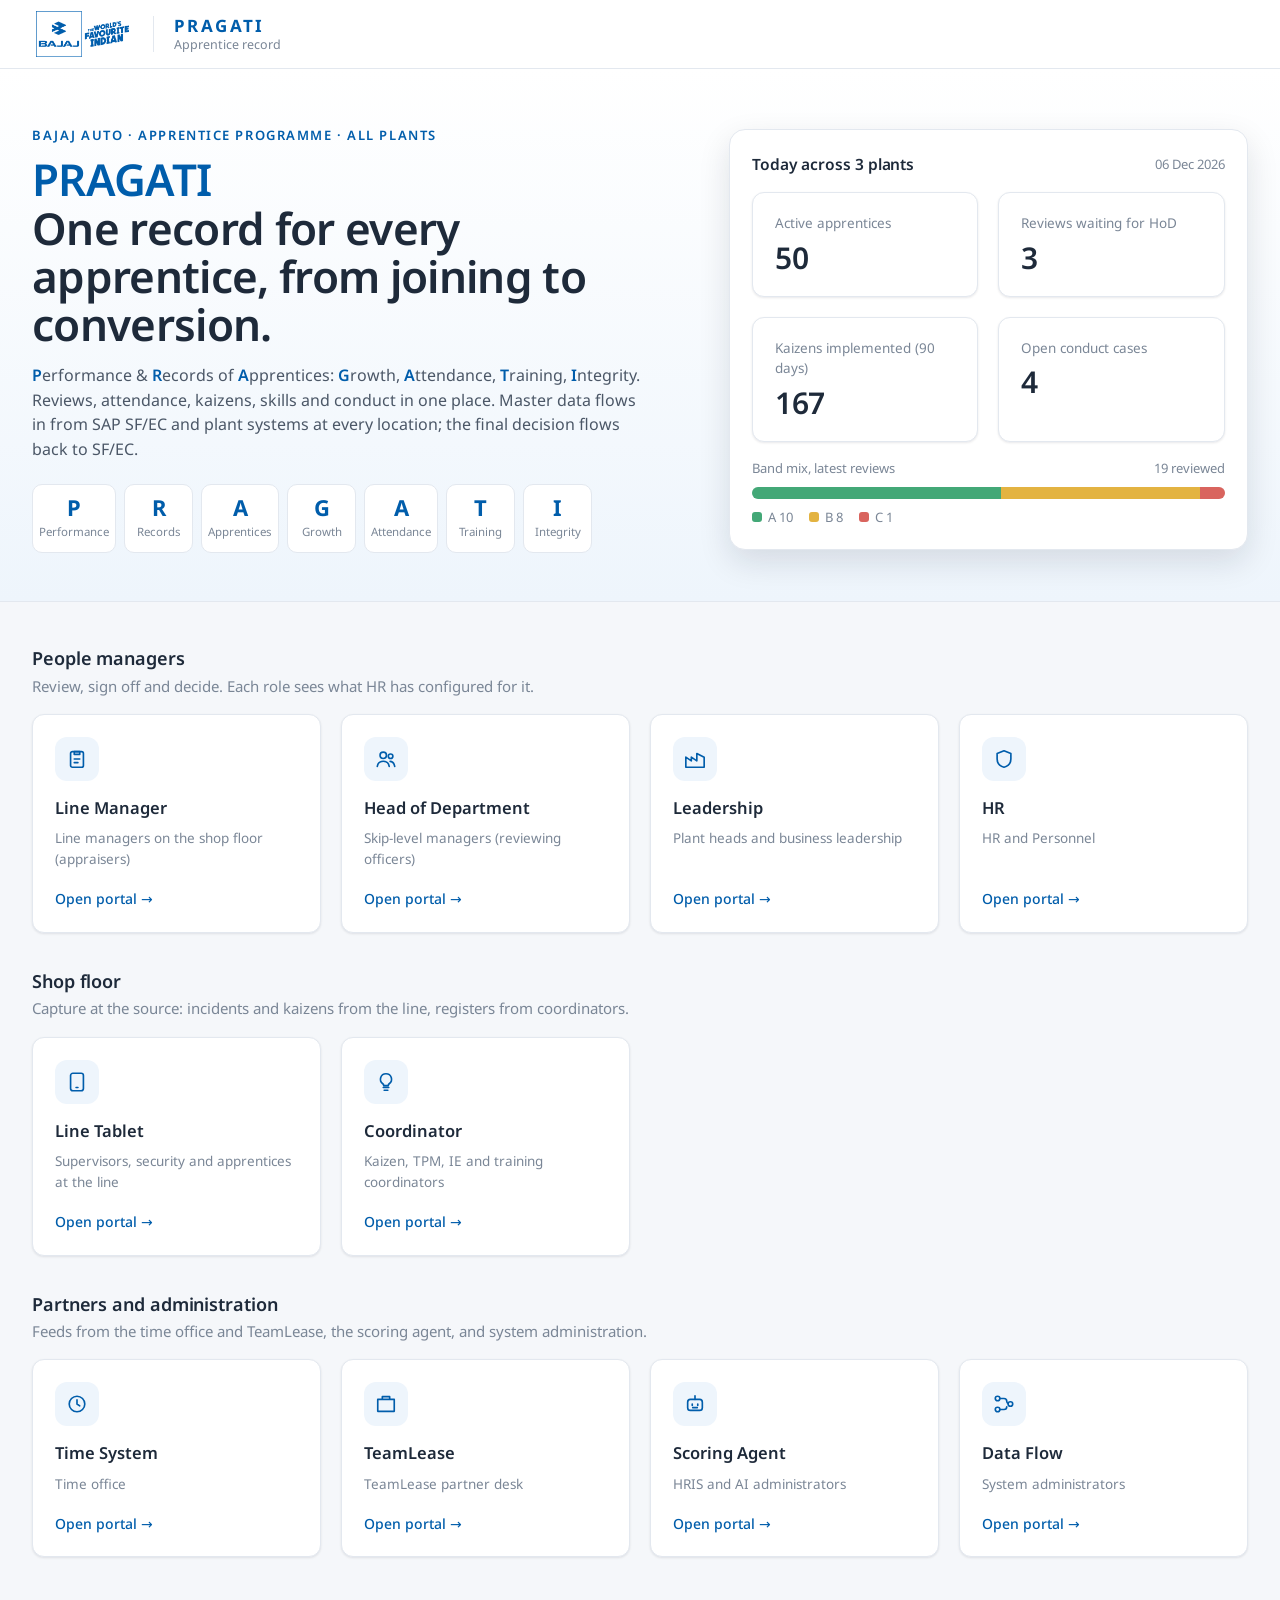
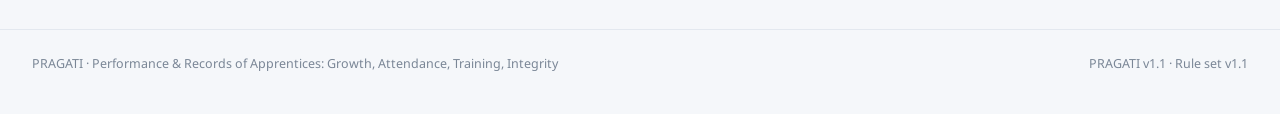
==== commit e59140b9: "Finalised look, multi-plant, conduct record module (register, log form, framework, letters) Co-Autho" ====
--- a/index.html
+++ b/index.html
@@ -4,7 +4,7 @@
 <meta charset="utf-8">
 <meta name="viewport" content="width=device-width,initial-scale=1">
 <title>PRAGATI</title>
-<meta name="description" content="PRAGATI: Performance & Records of Apprentices. Prototype with sample data.">
+<meta name="description" content="PRAGATI: Performance & Records of Apprentices.">
 <meta name="robots" content="noindex">
 <link rel="icon" type="image/png" href="assets/favicon.png">
 <link rel="preconnect" href="https://fonts.googleapis.com">
